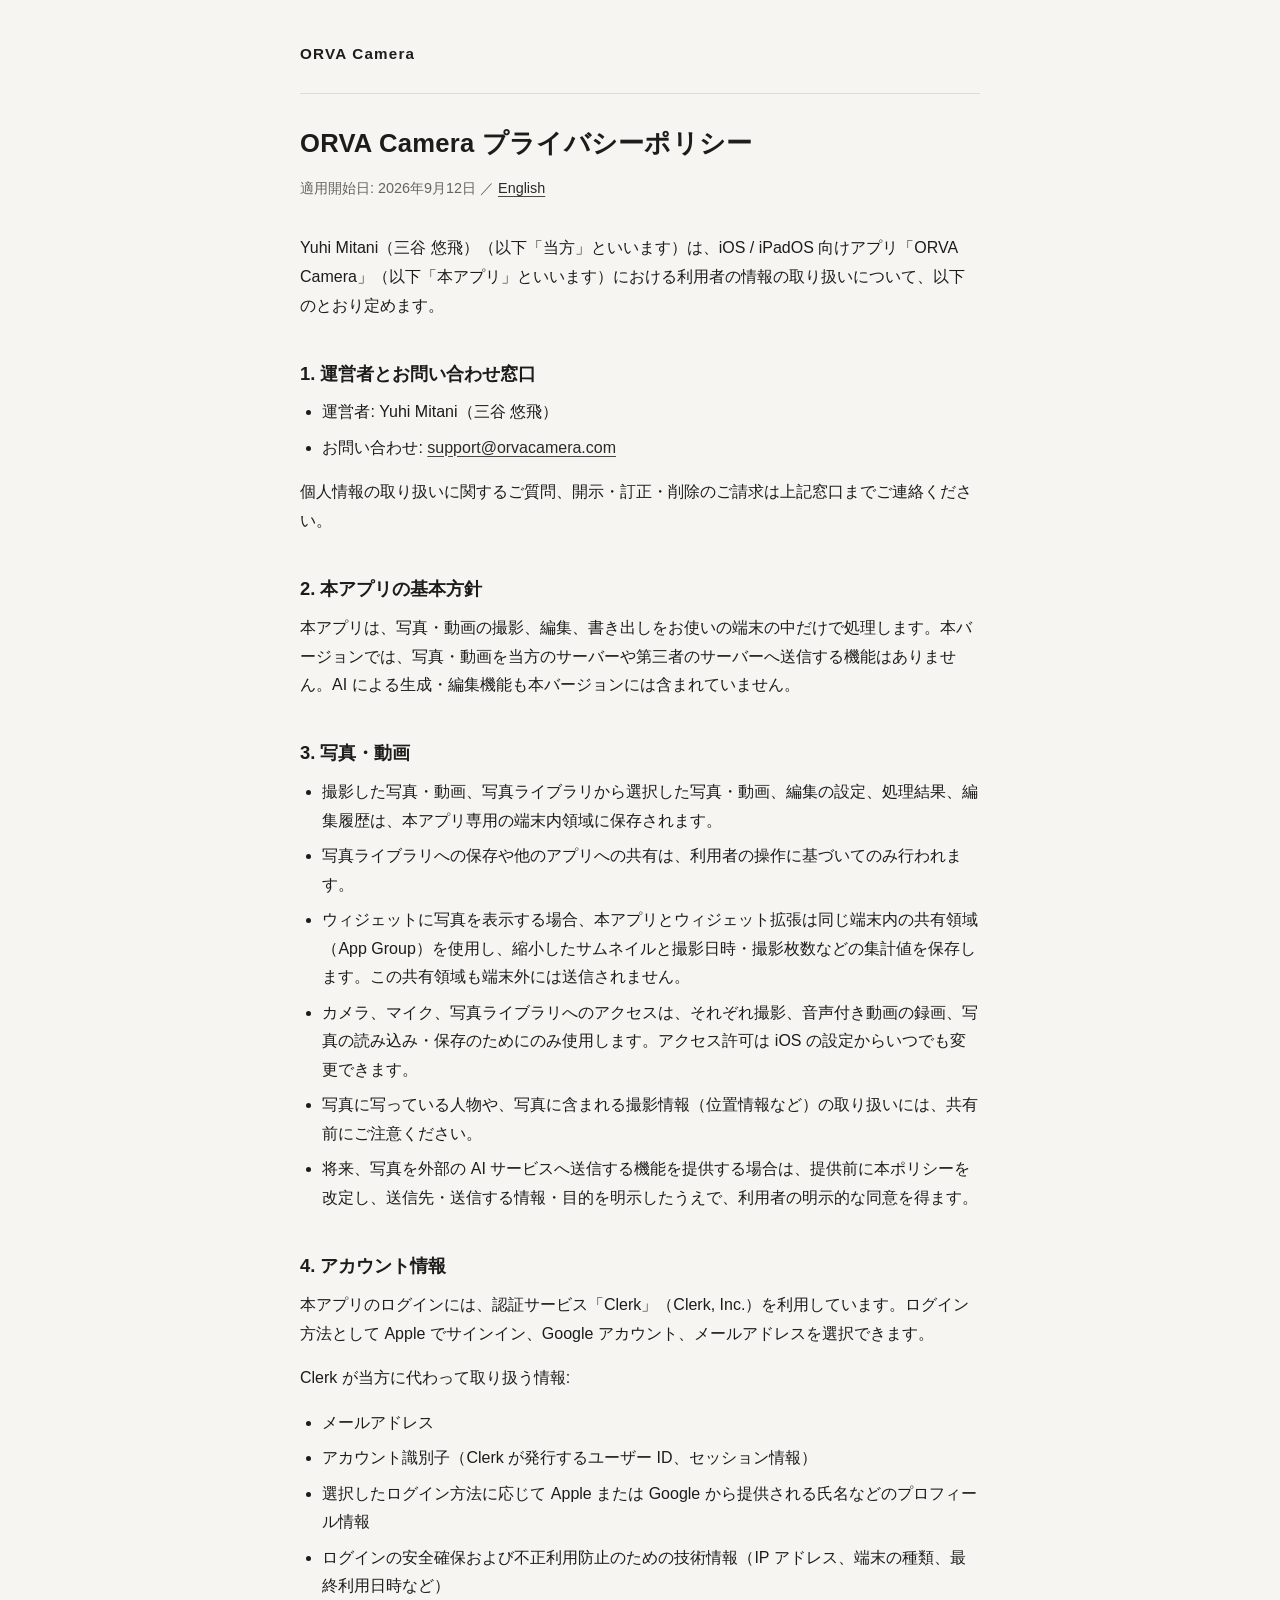
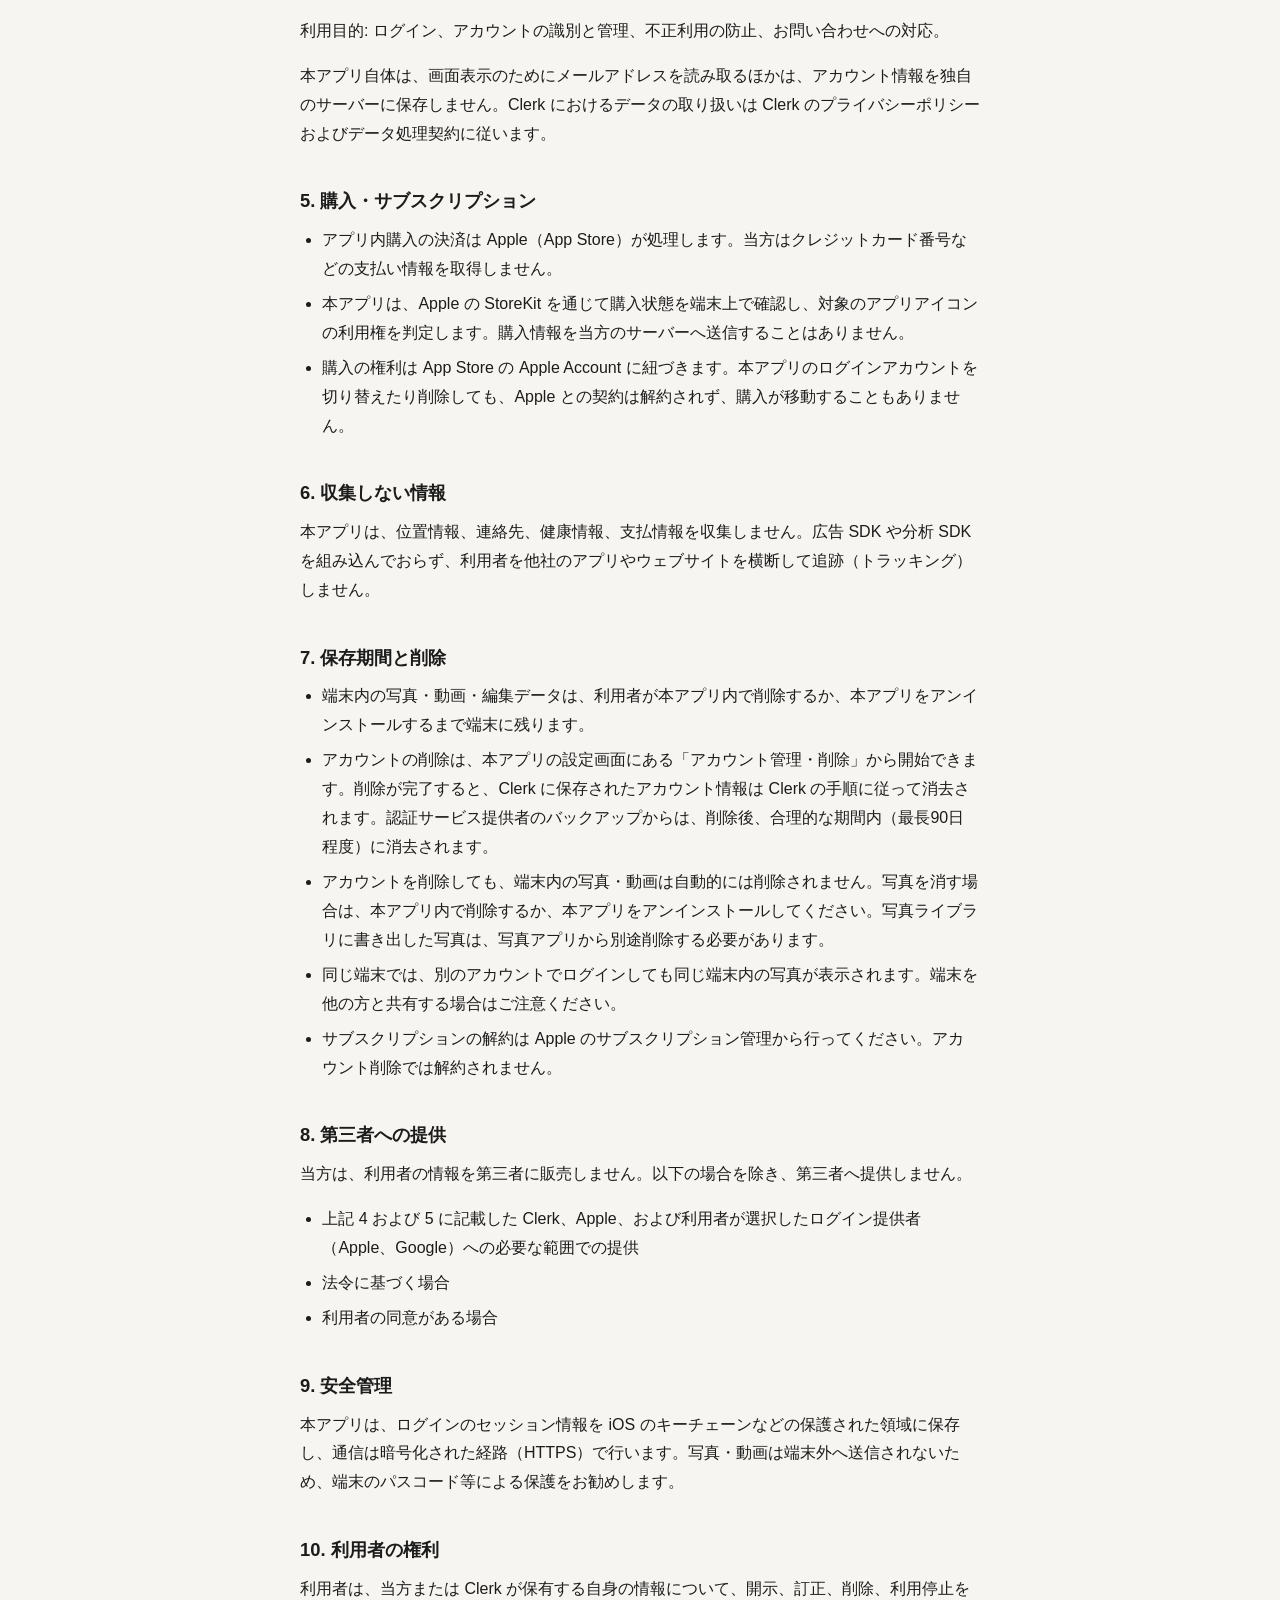
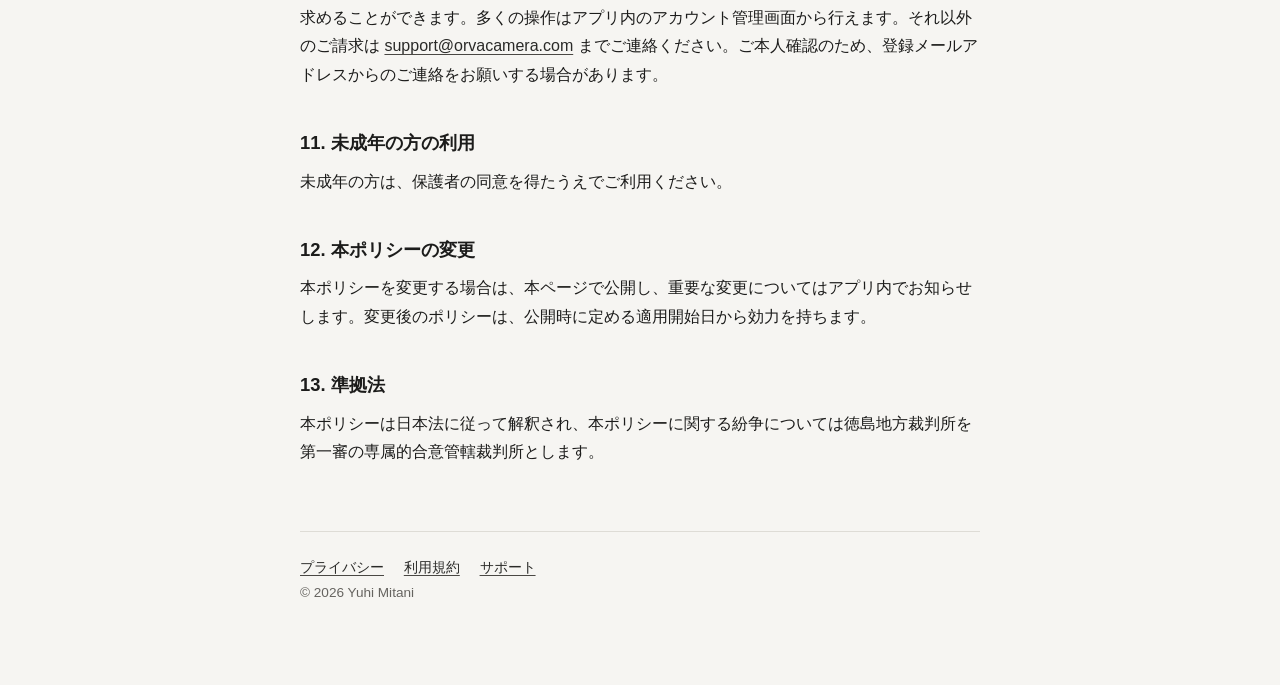
==== privacy.html @ 993635c6 "Publish ORVA Camera legal and support pages Co-Authored-By: Claude Fable 5.1 <noreply@anthropic.com>" ====
<!doctype html>
<html lang="ja">
<head>
  <meta charset="utf-8">
  <meta name="viewport" content="width=device-width, initial-scale=1">
  <title>プライバシーポリシー — ORVA Camera</title>
  <link rel="stylesheet" href="style.css">
</head>
<body>
  <div class="wrap">
    <header class="site">
      <a href="index.html">ORVA Camera</a>
    </header>

    <main>
      <h1>ORVA Camera プライバシーポリシー</h1>
      <p class="meta">適用開始日: 2026年9月12日 ／ <a href="privacy-en.html">English</a></p>

      <p>Yuhi Mitani（三谷 悠飛）（以下「当方」といいます）は、iOS / iPadOS 向けアプリ「ORVA Camera」（以下「本アプリ」といいます）における利用者の情報の取り扱いについて、以下のとおり定めます。</p>

      <h2>1. 運営者とお問い合わせ窓口</h2>
      <ul>
        <li>運営者: Yuhi Mitani（三谷 悠飛）</li>
        <li>お問い合わせ: <a href="mailto:support@orvacamera.com">support@orvacamera.com</a></li>
      </ul>
      <p>個人情報の取り扱いに関するご質問、開示・訂正・削除のご請求は上記窓口までご連絡ください。</p>

      <h2>2. 本アプリの基本方針</h2>
      <p>本アプリは、写真・動画の撮影、編集、書き出しをお使いの端末の中だけで処理します。本バージョンでは、写真・動画を当方のサーバーや第三者のサーバーへ送信する機能はありません。AI による生成・編集機能も本バージョンには含まれていません。</p>

      <h2>3. 写真・動画</h2>
      <ul>
        <li>撮影した写真・動画、写真ライブラリから選択した写真・動画、編集の設定、処理結果、編集履歴は、本アプリ専用の端末内領域に保存されます。</li>
        <li>写真ライブラリへの保存や他のアプリへの共有は、利用者の操作に基づいてのみ行われます。</li>
        <li>ウィジェットに写真を表示する場合、本アプリとウィジェット拡張は同じ端末内の共有領域（App Group）を使用し、縮小したサムネイルと撮影日時・撮影枚数などの集計値を保存します。この共有領域も端末外には送信されません。</li>
        <li>カメラ、マイク、写真ライブラリへのアクセスは、それぞれ撮影、音声付き動画の録画、写真の読み込み・保存のためにのみ使用します。アクセス許可は iOS の設定からいつでも変更できます。</li>
        <li>写真に写っている人物や、写真に含まれる撮影情報（位置情報など）の取り扱いには、共有前にご注意ください。</li>
        <li>将来、写真を外部の AI サービスへ送信する機能を提供する場合は、提供前に本ポリシーを改定し、送信先・送信する情報・目的を明示したうえで、利用者の明示的な同意を得ます。</li>
      </ul>

      <h2>4. アカウント情報</h2>
      <p>本アプリのログインには、認証サービス「Clerk」（Clerk, Inc.）を利用しています。ログイン方法として Apple でサインイン、Google アカウント、メールアドレスを選択できます。</p>
      <p>Clerk が当方に代わって取り扱う情報:</p>
      <ul>
        <li>メールアドレス</li>
        <li>アカウント識別子（Clerk が発行するユーザー ID、セッション情報）</li>
        <li>選択したログイン方法に応じて Apple または Google から提供される氏名などのプロフィール情報</li>
        <li>ログインの安全確保および不正利用防止のための技術情報（IP アドレス、端末の種類、最終利用日時など）</li>
      </ul>
      <p>利用目的: ログイン、アカウントの識別と管理、不正利用の防止、お問い合わせへの対応。</p>
      <p>本アプリ自体は、画面表示のためにメールアドレスを読み取るほかは、アカウント情報を独自のサーバーに保存しません。Clerk におけるデータの取り扱いは Clerk のプライバシーポリシーおよびデータ処理契約に従います。</p>

      <h2>5. 購入・サブスクリプション</h2>
      <ul>
        <li>アプリ内購入の決済は Apple（App Store）が処理します。当方はクレジットカード番号などの支払い情報を取得しません。</li>
        <li>本アプリは、Apple の StoreKit を通じて購入状態を端末上で確認し、対象のアプリアイコンの利用権を判定します。購入情報を当方のサーバーへ送信することはありません。</li>
        <li>購入の権利は App Store の Apple Account に紐づきます。本アプリのログインアカウントを切り替えたり削除しても、Apple との契約は解約されず、購入が移動することもありません。</li>
      </ul>

      <h2>6. 収集しない情報</h2>
      <p>本アプリは、位置情報、連絡先、健康情報、支払情報を収集しません。広告 SDK や分析 SDK を組み込んでおらず、利用者を他社のアプリやウェブサイトを横断して追跡（トラッキング）しません。</p>

      <h2>7. 保存期間と削除</h2>
      <ul>
        <li>端末内の写真・動画・編集データは、利用者が本アプリ内で削除するか、本アプリをアンインストールするまで端末に残ります。</li>
        <li>アカウントの削除は、本アプリの設定画面にある「アカウント管理・削除」から開始できます。削除が完了すると、Clerk に保存されたアカウント情報は Clerk の手順に従って消去されます。認証サービス提供者のバックアップからは、削除後、合理的な期間内（最長90日程度）に消去されます。</li>
        <li>アカウントを削除しても、端末内の写真・動画は自動的には削除されません。写真を消す場合は、本アプリ内で削除するか、本アプリをアンインストールしてください。写真ライブラリに書き出した写真は、写真アプリから別途削除する必要があります。</li>
        <li>同じ端末では、別のアカウントでログインしても同じ端末内の写真が表示されます。端末を他の方と共有する場合はご注意ください。</li>
        <li>サブスクリプションの解約は Apple のサブスクリプション管理から行ってください。アカウント削除では解約されません。</li>
      </ul>

      <h2>8. 第三者への提供</h2>
      <p>当方は、利用者の情報を第三者に販売しません。以下の場合を除き、第三者へ提供しません。</p>
      <ul>
        <li>上記 4 および 5 に記載した Clerk、Apple、および利用者が選択したログイン提供者（Apple、Google）への必要な範囲での提供</li>
        <li>法令に基づく場合</li>
        <li>利用者の同意がある場合</li>
      </ul>

      <h2>9. 安全管理</h2>
      <p>本アプリは、ログインのセッション情報を iOS のキーチェーンなどの保護された領域に保存し、通信は暗号化された経路（HTTPS）で行います。写真・動画は端末外へ送信されないため、端末のパスコード等による保護をお勧めします。</p>

      <h2>10. 利用者の権利</h2>
      <p>利用者は、当方または Clerk が保有する自身の情報について、開示、訂正、削除、利用停止を求めることができます。多くの操作はアプリ内のアカウント管理画面から行えます。それ以外のご請求は <a href="mailto:support@orvacamera.com">support@orvacamera.com</a> までご連絡ください。ご本人確認のため、登録メールアドレスからのご連絡をお願いする場合があります。</p>

      <h2>11. 未成年の方の利用</h2>
      <p>未成年の方は、保護者の同意を得たうえでご利用ください。</p>

      <h2>12. 本ポリシーの変更</h2>
      <p>本ポリシーを変更する場合は、本ページで公開し、重要な変更についてはアプリ内でお知らせします。変更後のポリシーは、公開時に定める適用開始日から効力を持ちます。</p>

      <h2>13. 準拠法</h2>
      <p>本ポリシーは日本法に従って解釈され、本ポリシーに関する紛争については徳島地方裁判所を第一審の専属的合意管轄裁判所とします。</p>
    </main>

    <footer class="site">
      <nav>
        <a href="privacy.html">プライバシー</a>
        <a href="terms.html">利用規約</a>
        <a href="support.html">サポート</a>
      </nav>
      <p>© 2026 Yuhi Mitani</p>
    </footer>
  </div>
</body>
</html>
---- style.css ----
:root {
  color-scheme: dark light;
  --bg: #0f0f10;
  --fg: #e6e4df;
  --muted: #9a978f;
  --line: #2a2a2c;
  --link: #d9d5cc;
  --accent: #b8b3a7;
}

@media (prefers-color-scheme: light) {
  :root {
    --bg: #f6f5f2;
    --fg: #1c1c1b;
    --muted: #666460;
    --line: #dedcd6;
    --link: #2a2a28;
    --accent: #4a4844;
  }
}

* {
  box-sizing: border-box;
}

html {
  -webkit-text-size-adjust: 100%;
}

body {
  margin: 0;
  background: var(--bg);
  color: var(--fg);
  font-family: -apple-system, BlinkMacSystemFont, "Helvetica Neue", "Hiragino Sans", "Hiragino Kaku Gothic ProN", "Yu Gothic", "Segoe UI", Roboto, Arial, sans-serif;
  font-size: 16px;
  line-height: 1.8;
  -webkit-font-smoothing: antialiased;
}

.wrap {
  max-width: 720px;
  margin: 0 auto;
  padding: 1.5rem 1.25rem 4rem;
}

header.site {
  padding: 1rem 0 1.5rem;
  border-bottom: 1px solid var(--line);
  margin-bottom: 2rem;
}

header.site a {
  color: var(--fg);
  text-decoration: none;
  font-weight: 600;
  letter-spacing: 0.08em;
  font-size: 0.95rem;
}

h1 {
  font-size: 1.6rem;
  line-height: 1.35;
  font-weight: 600;
  margin: 0 0 1rem;
  letter-spacing: 0.01em;
}

h2 {
  font-size: 1.15rem;
  line-height: 1.4;
  font-weight: 600;
  margin: 2.5rem 0 0.75rem;
}

h3 {
  font-size: 1rem;
  font-weight: 600;
  margin: 1.75rem 0 0.5rem;
}

p, ul, ol {
  margin: 0 0 1rem;
}

ul, ol {
  padding-left: 1.4rem;
}

li {
  margin-bottom: 0.4rem;
}

li ul {
  margin-top: 0.4rem;
}

a {
  color: var(--link);
  text-decoration: underline;
  text-decoration-color: var(--accent);
  text-underline-offset: 0.2em;
}

a:hover {
  text-decoration-color: var(--fg);
}

.meta {
  color: var(--muted);
  font-size: 0.9rem;
  margin-bottom: 2rem;
}

.tagline {
  font-size: 1.25rem;
  color: var(--muted);
  margin: 0 0 1.5rem;
}

.lead {
  margin-bottom: 2rem;
}

.en {
  color: var(--muted);
}

.links {
  list-style: none;
  padding: 0;
  margin: 2rem 0;
}

.links li {
  padding: 0.6rem 0;
  border-top: 1px solid var(--line);
}

.links li:last-child {
  border-bottom: 1px solid var(--line);
}

.links a {
  text-decoration: none;
}

.links a:hover {
  text-decoration: underline;
}

.store {
  display: inline-block;
  margin-top: 0.5rem;
  padding: 0.6rem 1.1rem;
  border: 1px solid var(--line);
  border-radius: 999px;
  color: var(--muted);
  text-decoration: none;
  font-size: 0.95rem;
}

hr.sep {
  border: 0;
  border-top: 1px solid var(--line);
  margin: 3rem 0;
}

footer.site {
  margin-top: 4rem;
  padding-top: 1.5rem;
  border-top: 1px solid var(--line);
  color: var(--muted);
  font-size: 0.85rem;
}

footer.site nav a {
  margin-right: 1rem;
}

@media (max-width: 480px) {
  body {
    font-size: 15px;
  }
  .wrap {
    padding: 1rem 1rem 3rem;
  }
  h1 {
    font-size: 1.4rem;
  }
}
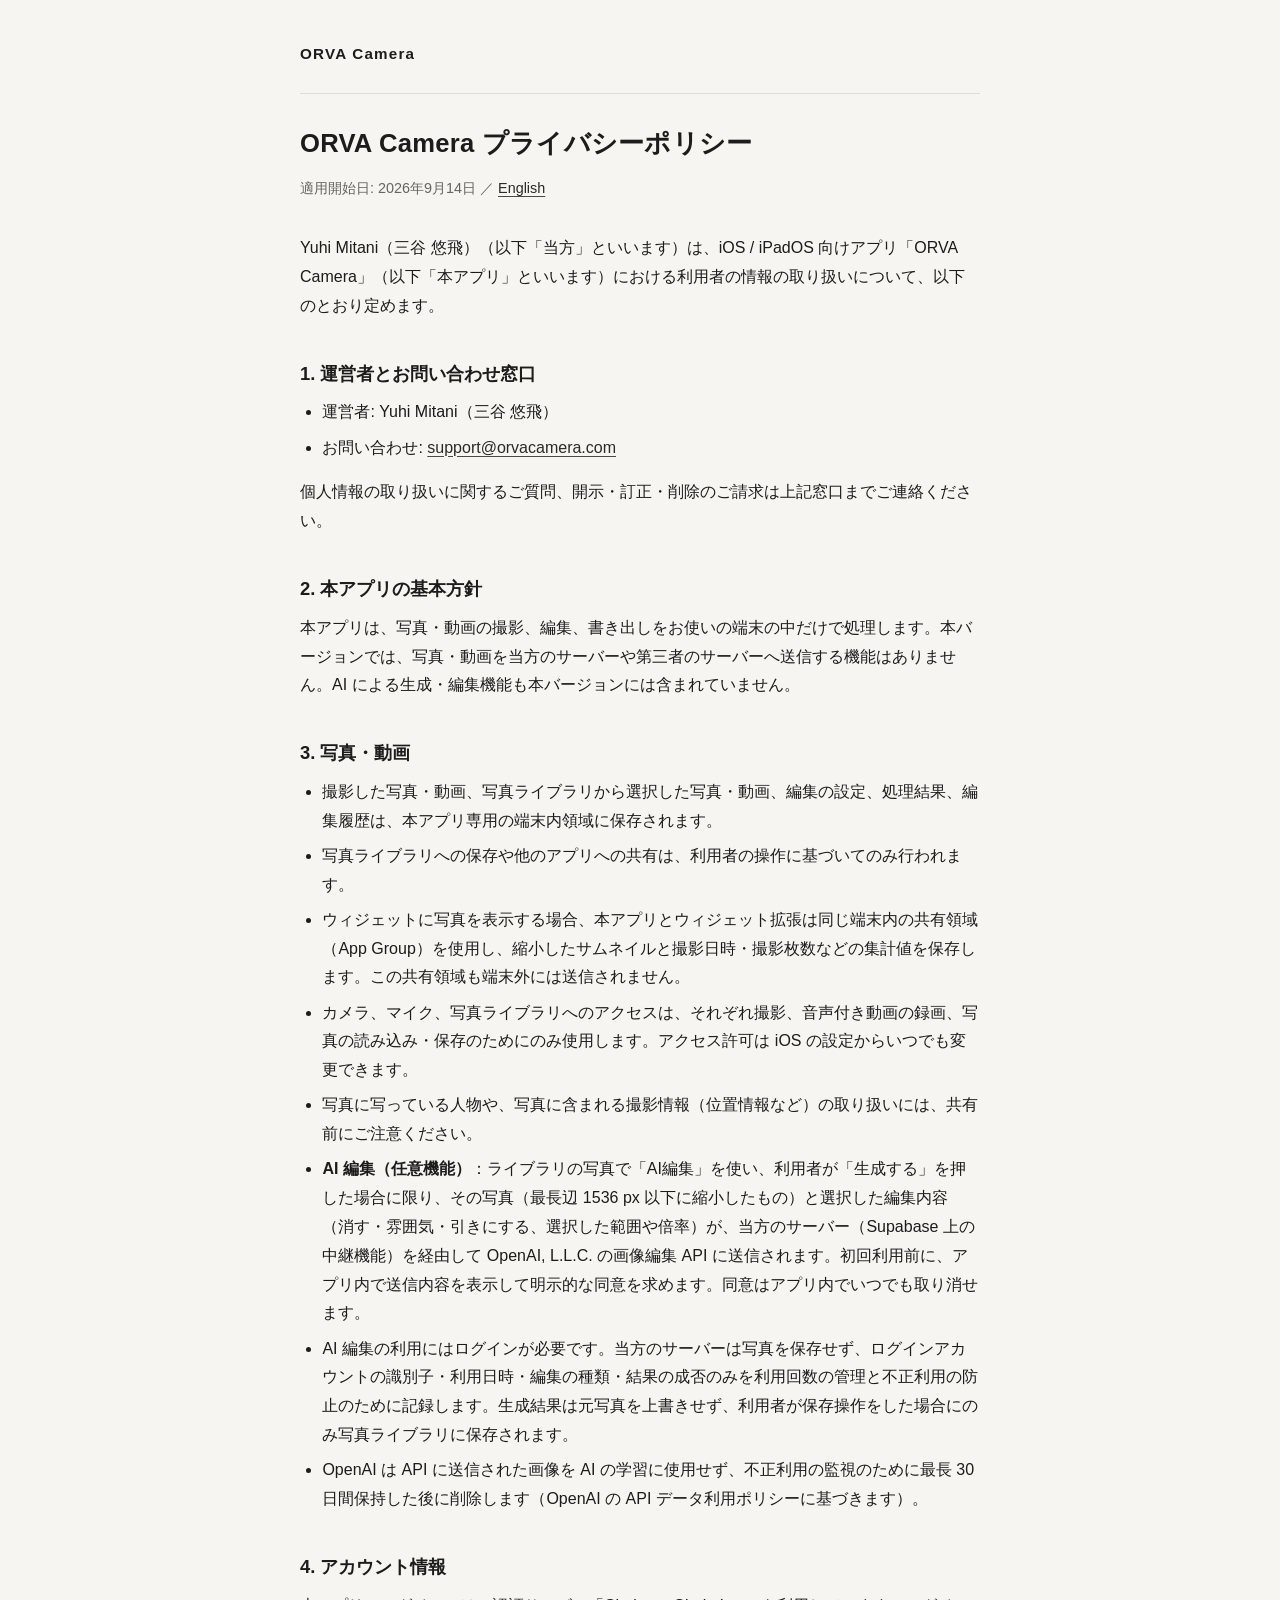
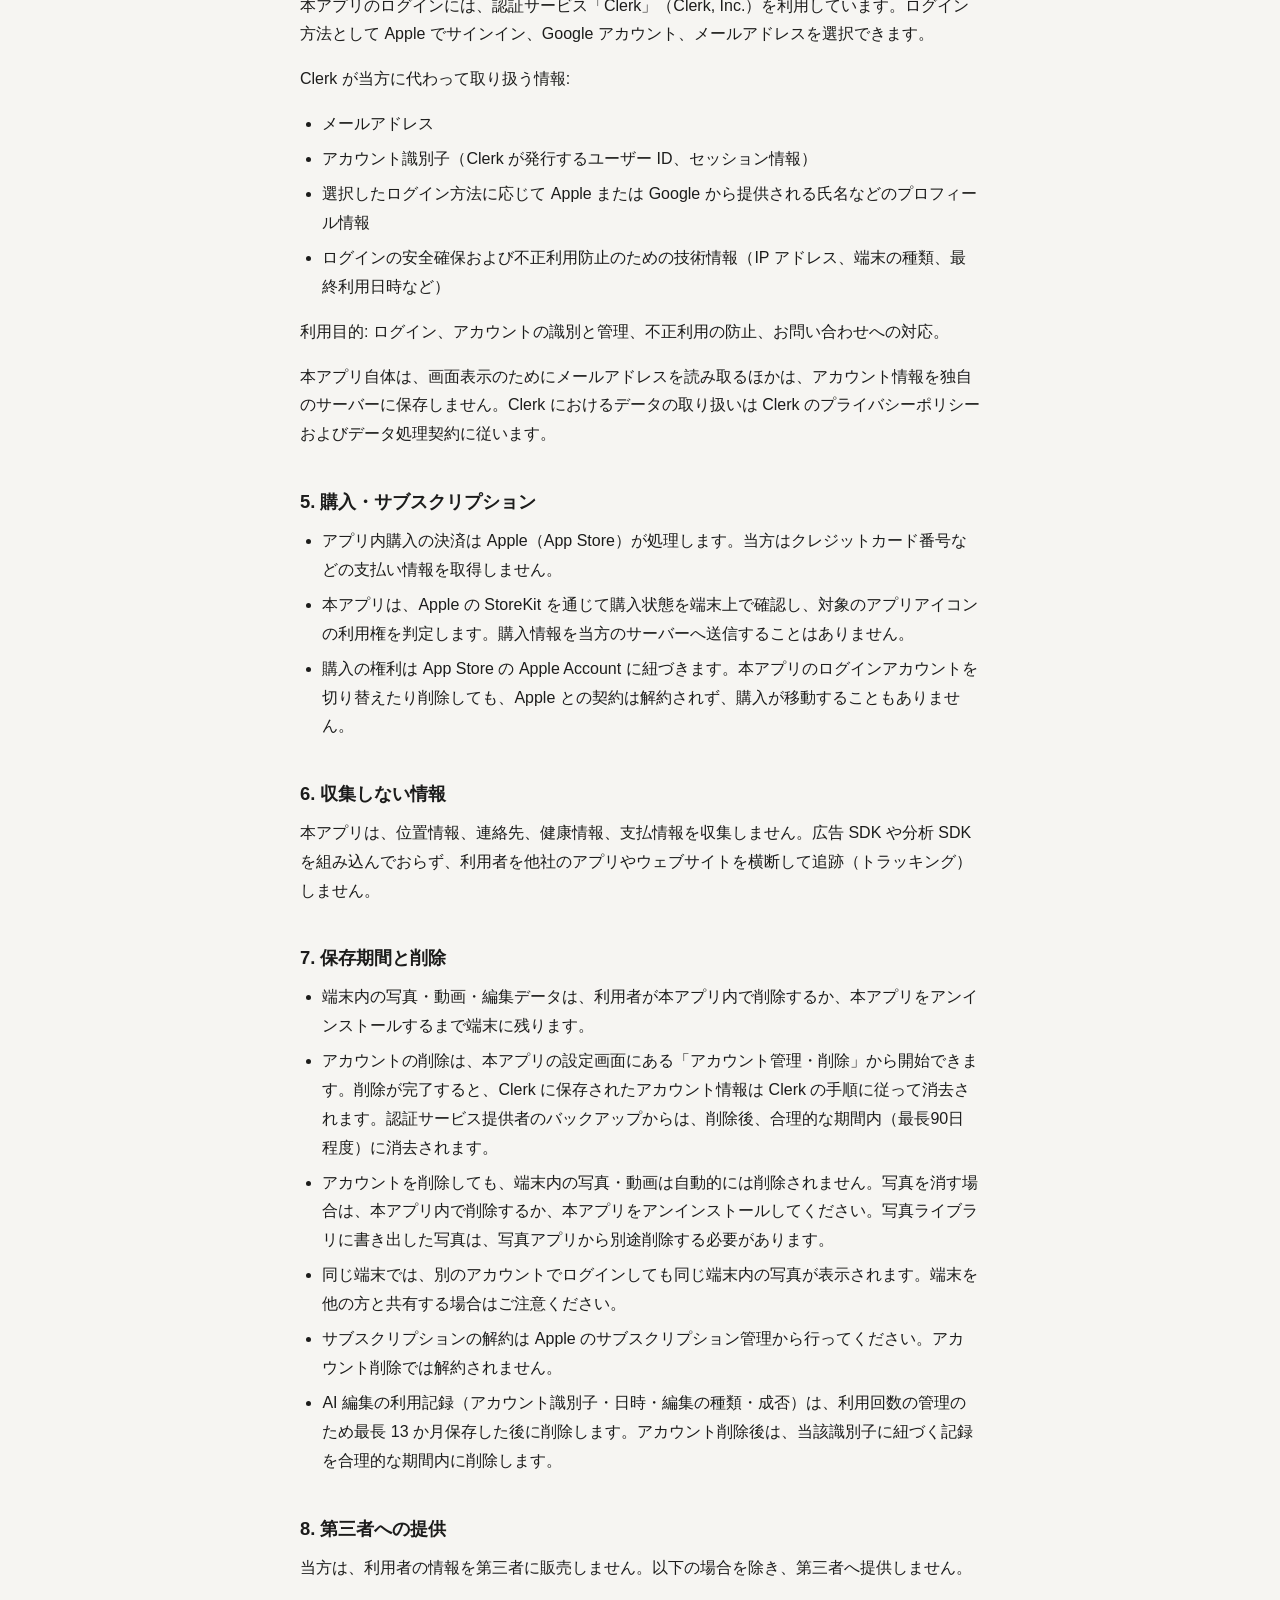
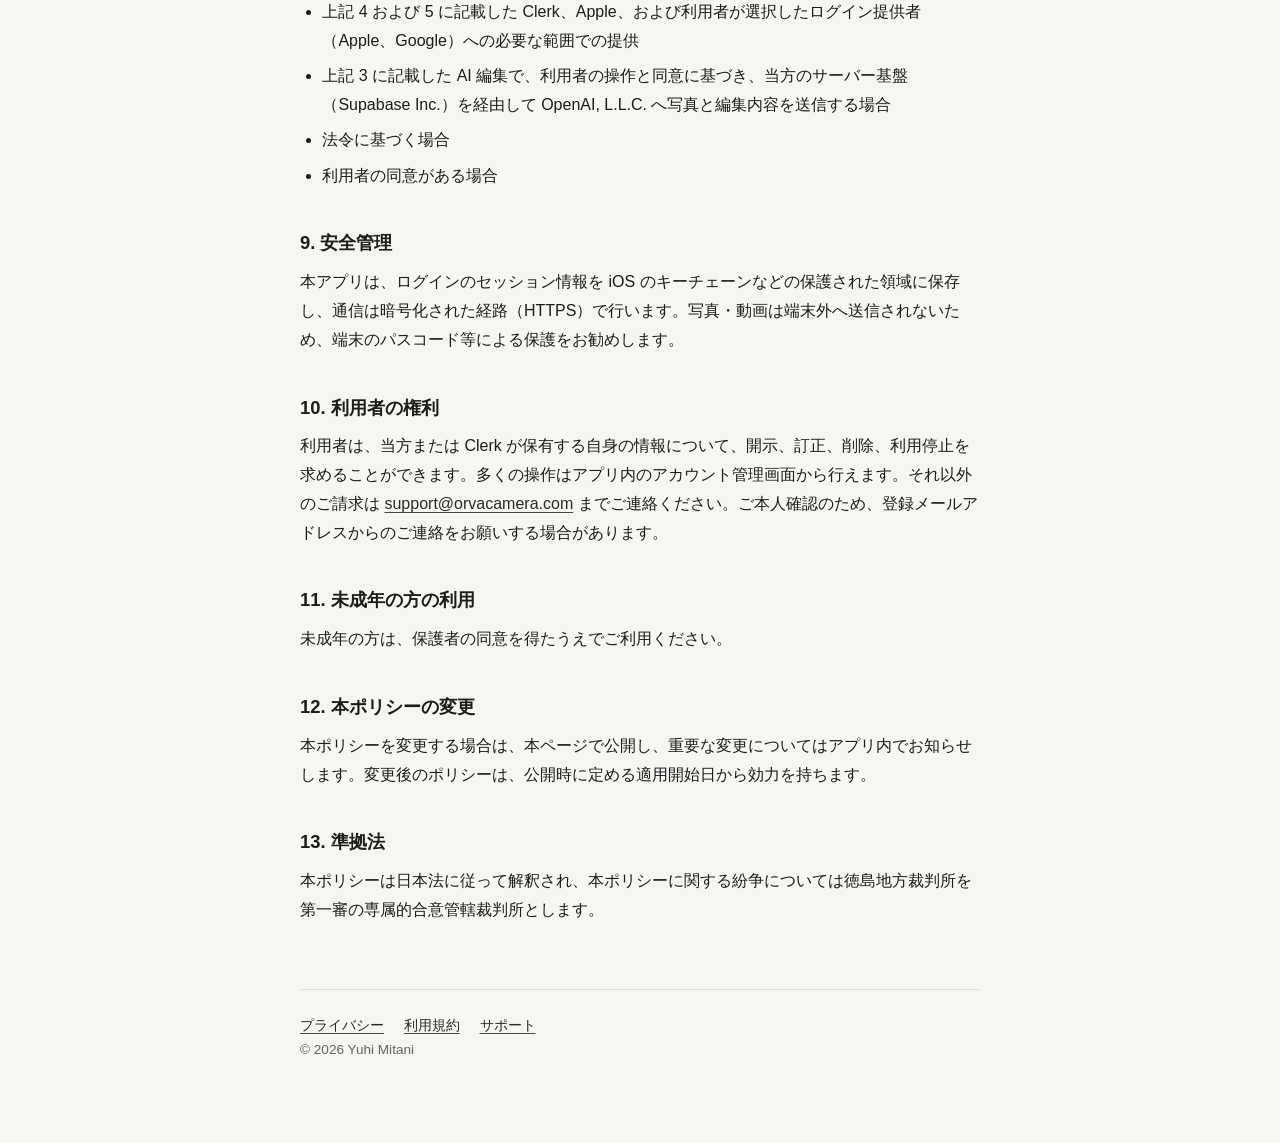
==== commit ceb5d6bc: "Describe the AI edit feature in privacy policy and terms" ====
--- a/privacy.html
+++ b/privacy.html
@@ -14,7 +14,7 @@
 
     <main>
       <h1>ORVA Camera プライバシーポリシー</h1>
-      <p class="meta">適用開始日: 2026年9月12日 ／ <a href="privacy-en.html">English</a></p>
+      <p class="meta">適用開始日: 2026年9月14日 ／ <a href="privacy-en.html">English</a></p>
 
       <p>Yuhi Mitani（三谷 悠飛）（以下「当方」といいます）は、iOS / iPadOS 向けアプリ「ORVA Camera」（以下「本アプリ」といいます）における利用者の情報の取り扱いについて、以下のとおり定めます。</p>
 
@@ -35,7 +35,9 @@
         <li>ウィジェットに写真を表示する場合、本アプリとウィジェット拡張は同じ端末内の共有領域（App Group）を使用し、縮小したサムネイルと撮影日時・撮影枚数などの集計値を保存します。この共有領域も端末外には送信されません。</li>
         <li>カメラ、マイク、写真ライブラリへのアクセスは、それぞれ撮影、音声付き動画の録画、写真の読み込み・保存のためにのみ使用します。アクセス許可は iOS の設定からいつでも変更できます。</li>
         <li>写真に写っている人物や、写真に含まれる撮影情報（位置情報など）の取り扱いには、共有前にご注意ください。</li>
-        <li>将来、写真を外部の AI サービスへ送信する機能を提供する場合は、提供前に本ポリシーを改定し、送信先・送信する情報・目的を明示したうえで、利用者の明示的な同意を得ます。</li>
+        <li><strong>AI 編集（任意機能）</strong>：ライブラリの写真で「AI編集」を使い、利用者が「生成する」を押した場合に限り、その写真（最長辺 1536 px 以下に縮小したもの）と選択した編集内容（消す・雰囲気・引きにする、選択した範囲や倍率）が、当方のサーバー（Supabase 上の中継機能）を経由して OpenAI, L.L.C. の画像編集 API に送信されます。初回利用前に、アプリ内で送信内容を表示して明示的な同意を求めます。同意はアプリ内でいつでも取り消せます。</li>
+        <li>AI 編集の利用にはログインが必要です。当方のサーバーは写真を保存せず、ログインアカウントの識別子・利用日時・編集の種類・結果の成否のみを利用回数の管理と不正利用の防止のために記録します。生成結果は元写真を上書きせず、利用者が保存操作をした場合にのみ写真ライブラリに保存されます。</li>
+        <li>OpenAI は API に送信された画像を AI の学習に使用せず、不正利用の監視のために最長 30 日間保持した後に削除します（OpenAI の API データ利用ポリシーに基づきます）。</li>
       </ul>
 
       <h2>4. アカウント情報</h2>
@@ -67,12 +69,14 @@
         <li>アカウントを削除しても、端末内の写真・動画は自動的には削除されません。写真を消す場合は、本アプリ内で削除するか、本アプリをアンインストールしてください。写真ライブラリに書き出した写真は、写真アプリから別途削除する必要があります。</li>
         <li>同じ端末では、別のアカウントでログインしても同じ端末内の写真が表示されます。端末を他の方と共有する場合はご注意ください。</li>
         <li>サブスクリプションの解約は Apple のサブスクリプション管理から行ってください。アカウント削除では解約されません。</li>
+        <li>AI 編集の利用記録（アカウント識別子・日時・編集の種類・成否）は、利用回数の管理のため最長 13 か月保存した後に削除します。アカウント削除後は、当該識別子に紐づく記録を合理的な期間内に削除します。</li>
       </ul>
 
       <h2>8. 第三者への提供</h2>
       <p>当方は、利用者の情報を第三者に販売しません。以下の場合を除き、第三者へ提供しません。</p>
       <ul>
         <li>上記 4 および 5 に記載した Clerk、Apple、および利用者が選択したログイン提供者（Apple、Google）への必要な範囲での提供</li>
+        <li>上記 3 に記載した AI 編集で、利用者の操作と同意に基づき、当方のサーバー基盤（Supabase Inc.）を経由して OpenAI, L.L.C. へ写真と編集内容を送信する場合</li>
         <li>法令に基づく場合</li>
         <li>利用者の同意がある場合</li>
       </ul>
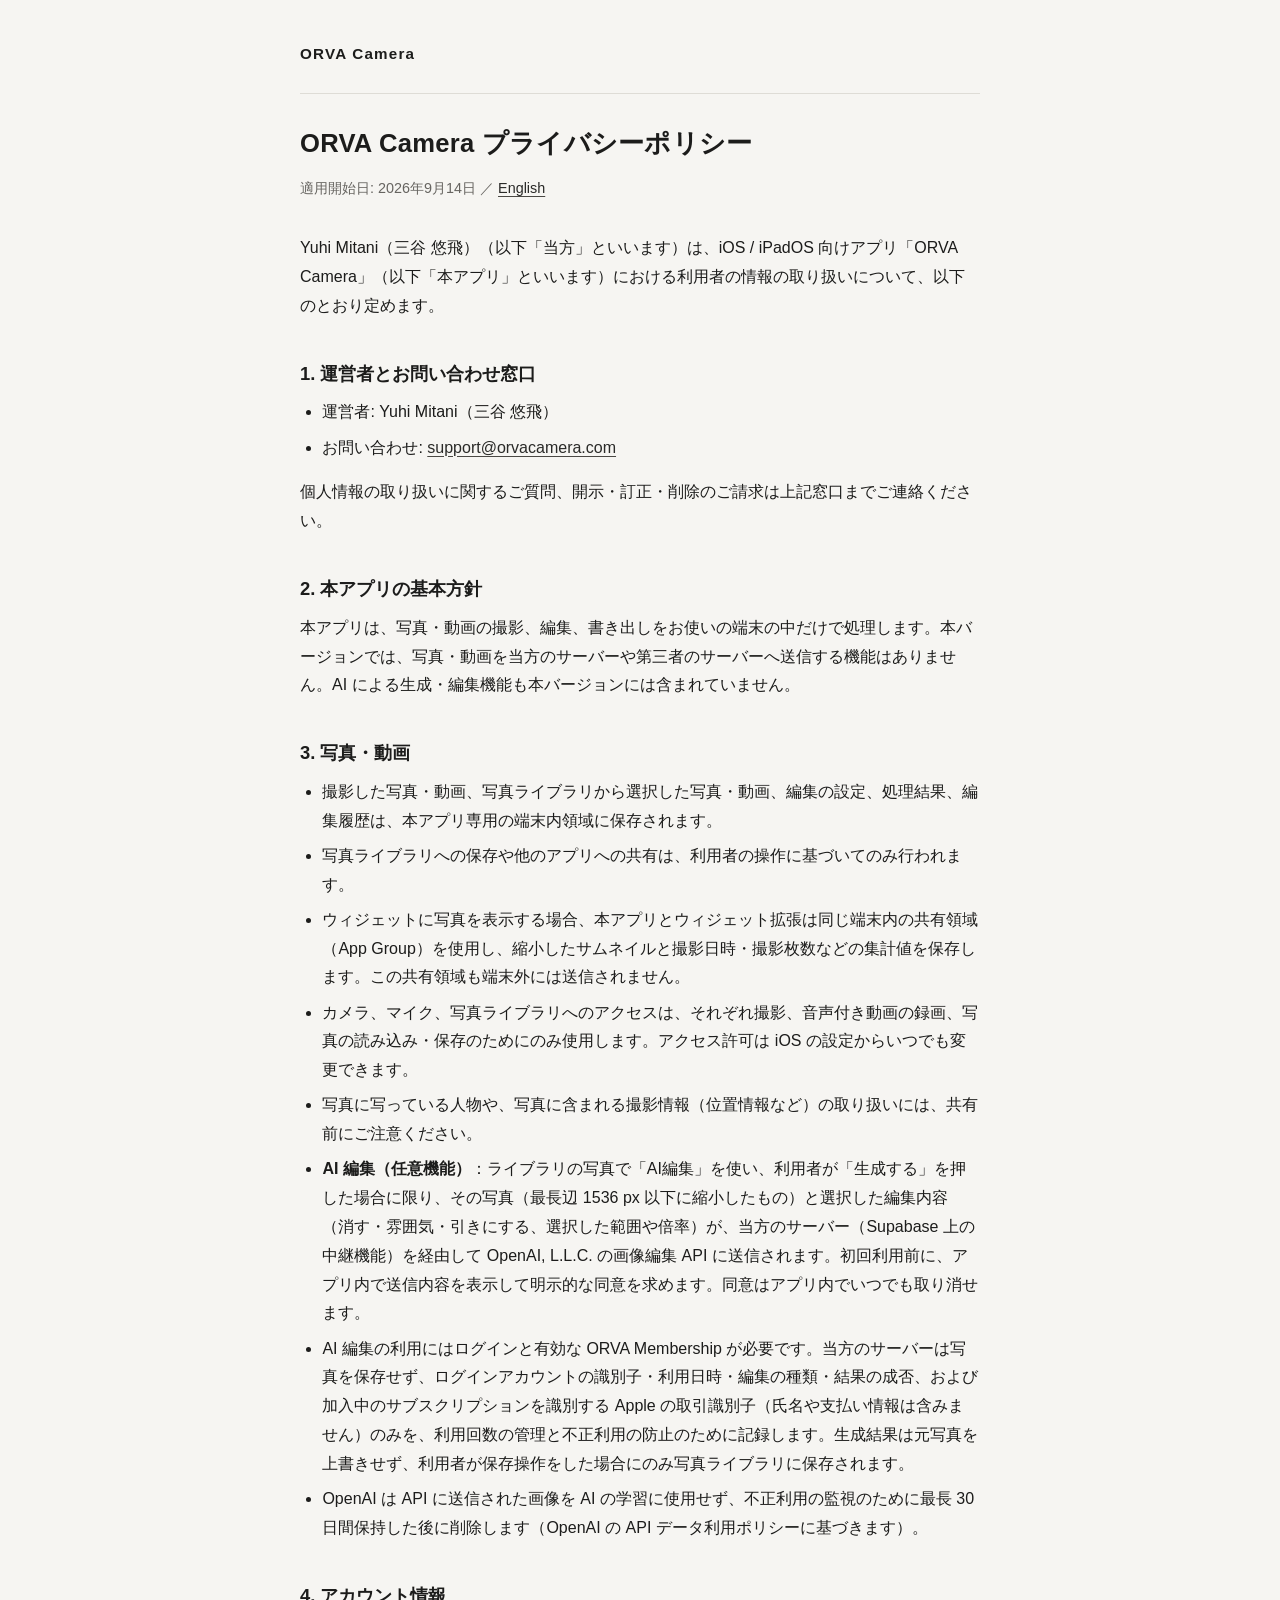
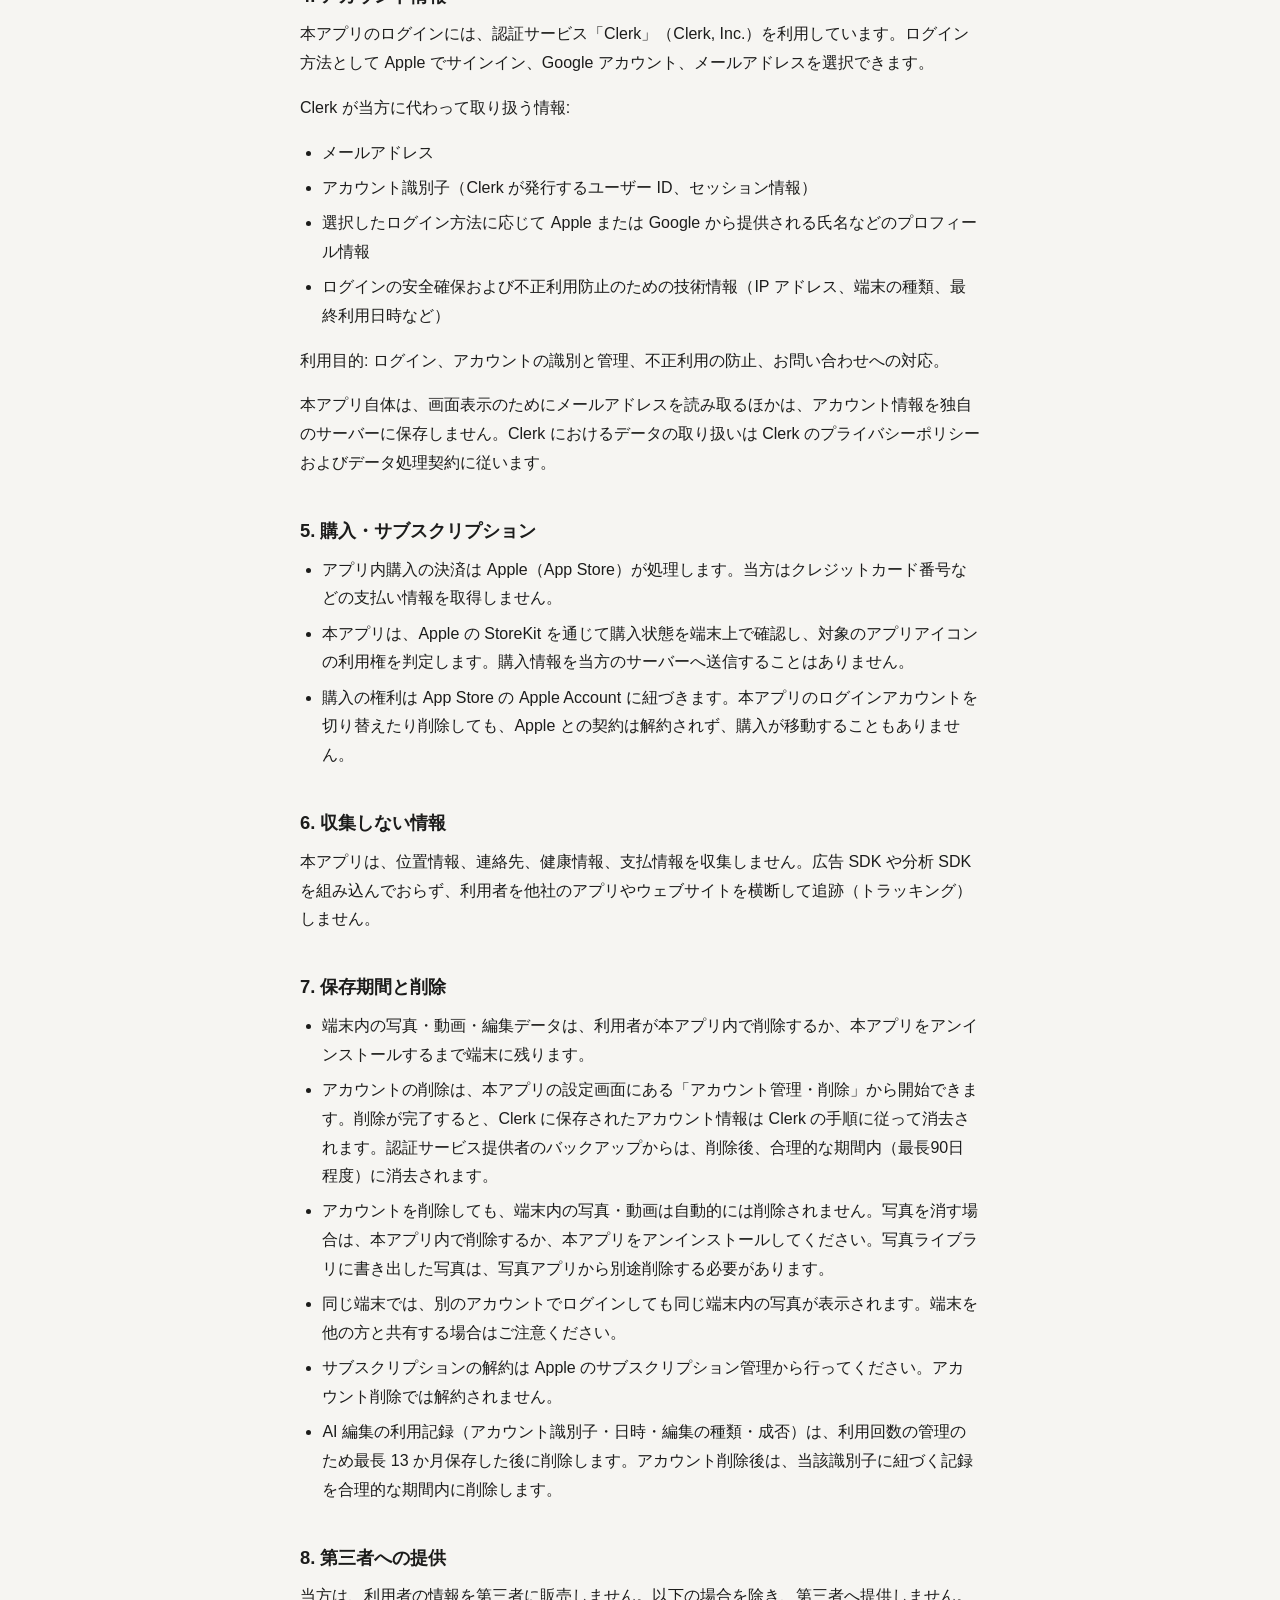
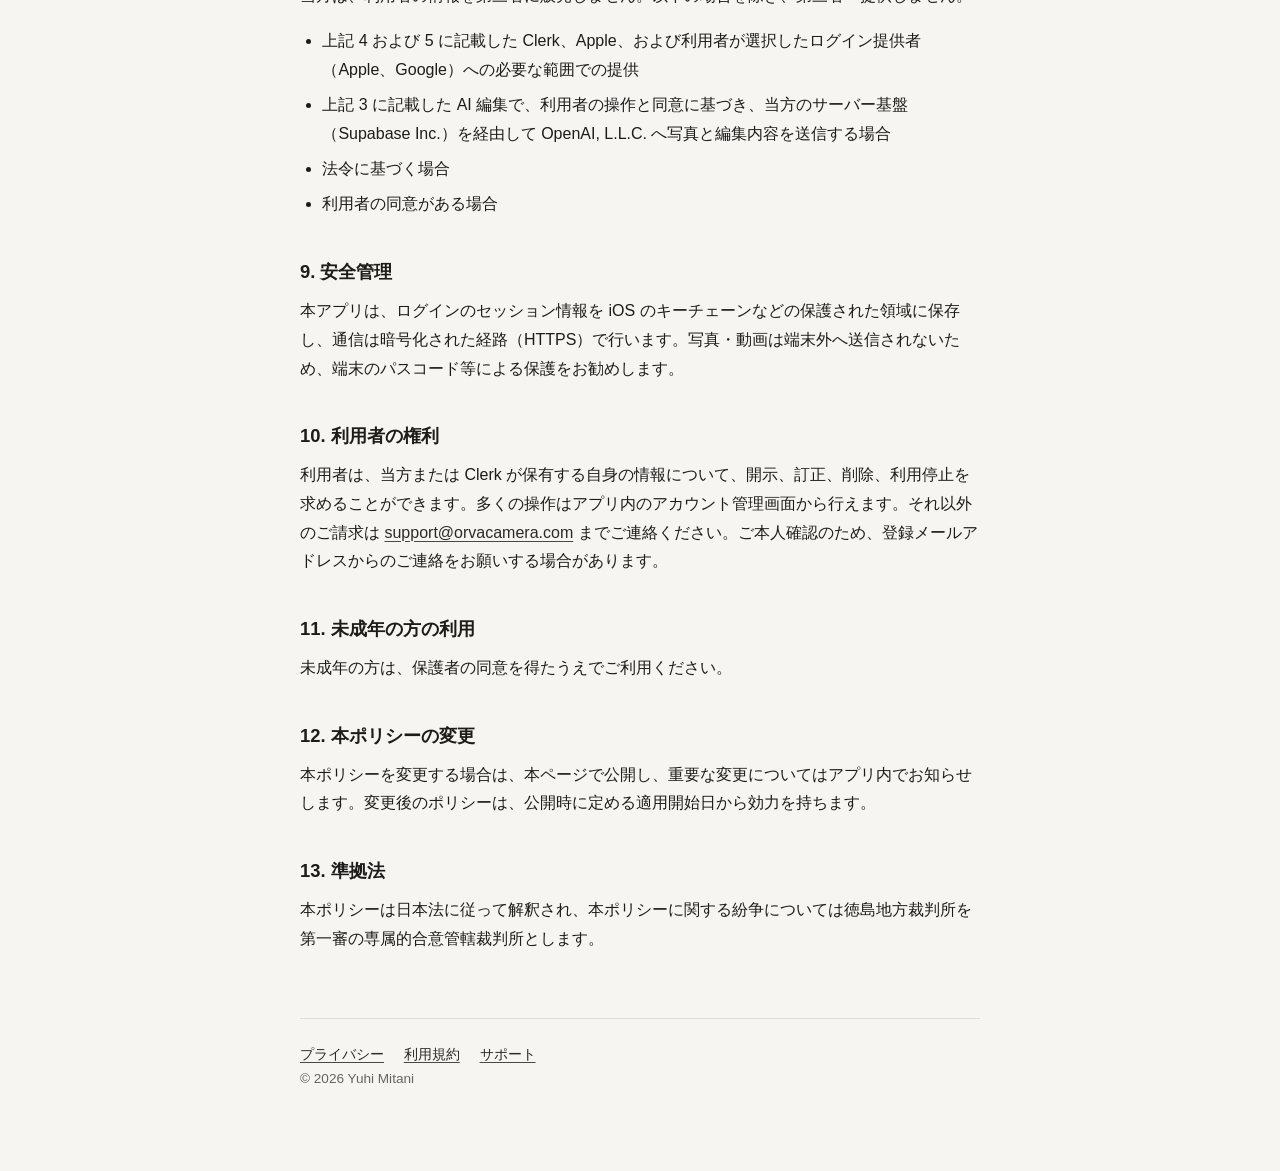
==== commit 4f3dcff9: "AI edit is part of ORVA Membership" ====
--- a/privacy.html
+++ b/privacy.html
@@ -36,7 +36,7 @@
         <li>カメラ、マイク、写真ライブラリへのアクセスは、それぞれ撮影、音声付き動画の録画、写真の読み込み・保存のためにのみ使用します。アクセス許可は iOS の設定からいつでも変更できます。</li>
         <li>写真に写っている人物や、写真に含まれる撮影情報（位置情報など）の取り扱いには、共有前にご注意ください。</li>
         <li><strong>AI 編集（任意機能）</strong>：ライブラリの写真で「AI編集」を使い、利用者が「生成する」を押した場合に限り、その写真（最長辺 1536 px 以下に縮小したもの）と選択した編集内容（消す・雰囲気・引きにする、選択した範囲や倍率）が、当方のサーバー（Supabase 上の中継機能）を経由して OpenAI, L.L.C. の画像編集 API に送信されます。初回利用前に、アプリ内で送信内容を表示して明示的な同意を求めます。同意はアプリ内でいつでも取り消せます。</li>
-        <li>AI 編集の利用にはログインが必要です。当方のサーバーは写真を保存せず、ログインアカウントの識別子・利用日時・編集の種類・結果の成否のみを利用回数の管理と不正利用の防止のために記録します。生成結果は元写真を上書きせず、利用者が保存操作をした場合にのみ写真ライブラリに保存されます。</li>
+        <li>AI 編集の利用にはログインと有効な ORVA Membership が必要です。当方のサーバーは写真を保存せず、ログインアカウントの識別子・利用日時・編集の種類・結果の成否、および加入中のサブスクリプションを識別する Apple の取引識別子（氏名や支払い情報は含みません）のみを、利用回数の管理と不正利用の防止のために記録します。生成結果は元写真を上書きせず、利用者が保存操作をした場合にのみ写真ライブラリに保存されます。</li>
         <li>OpenAI は API に送信された画像を AI の学習に使用せず、不正利用の監視のために最長 30 日間保持した後に削除します（OpenAI の API データ利用ポリシーに基づきます）。</li>
       </ul>
 
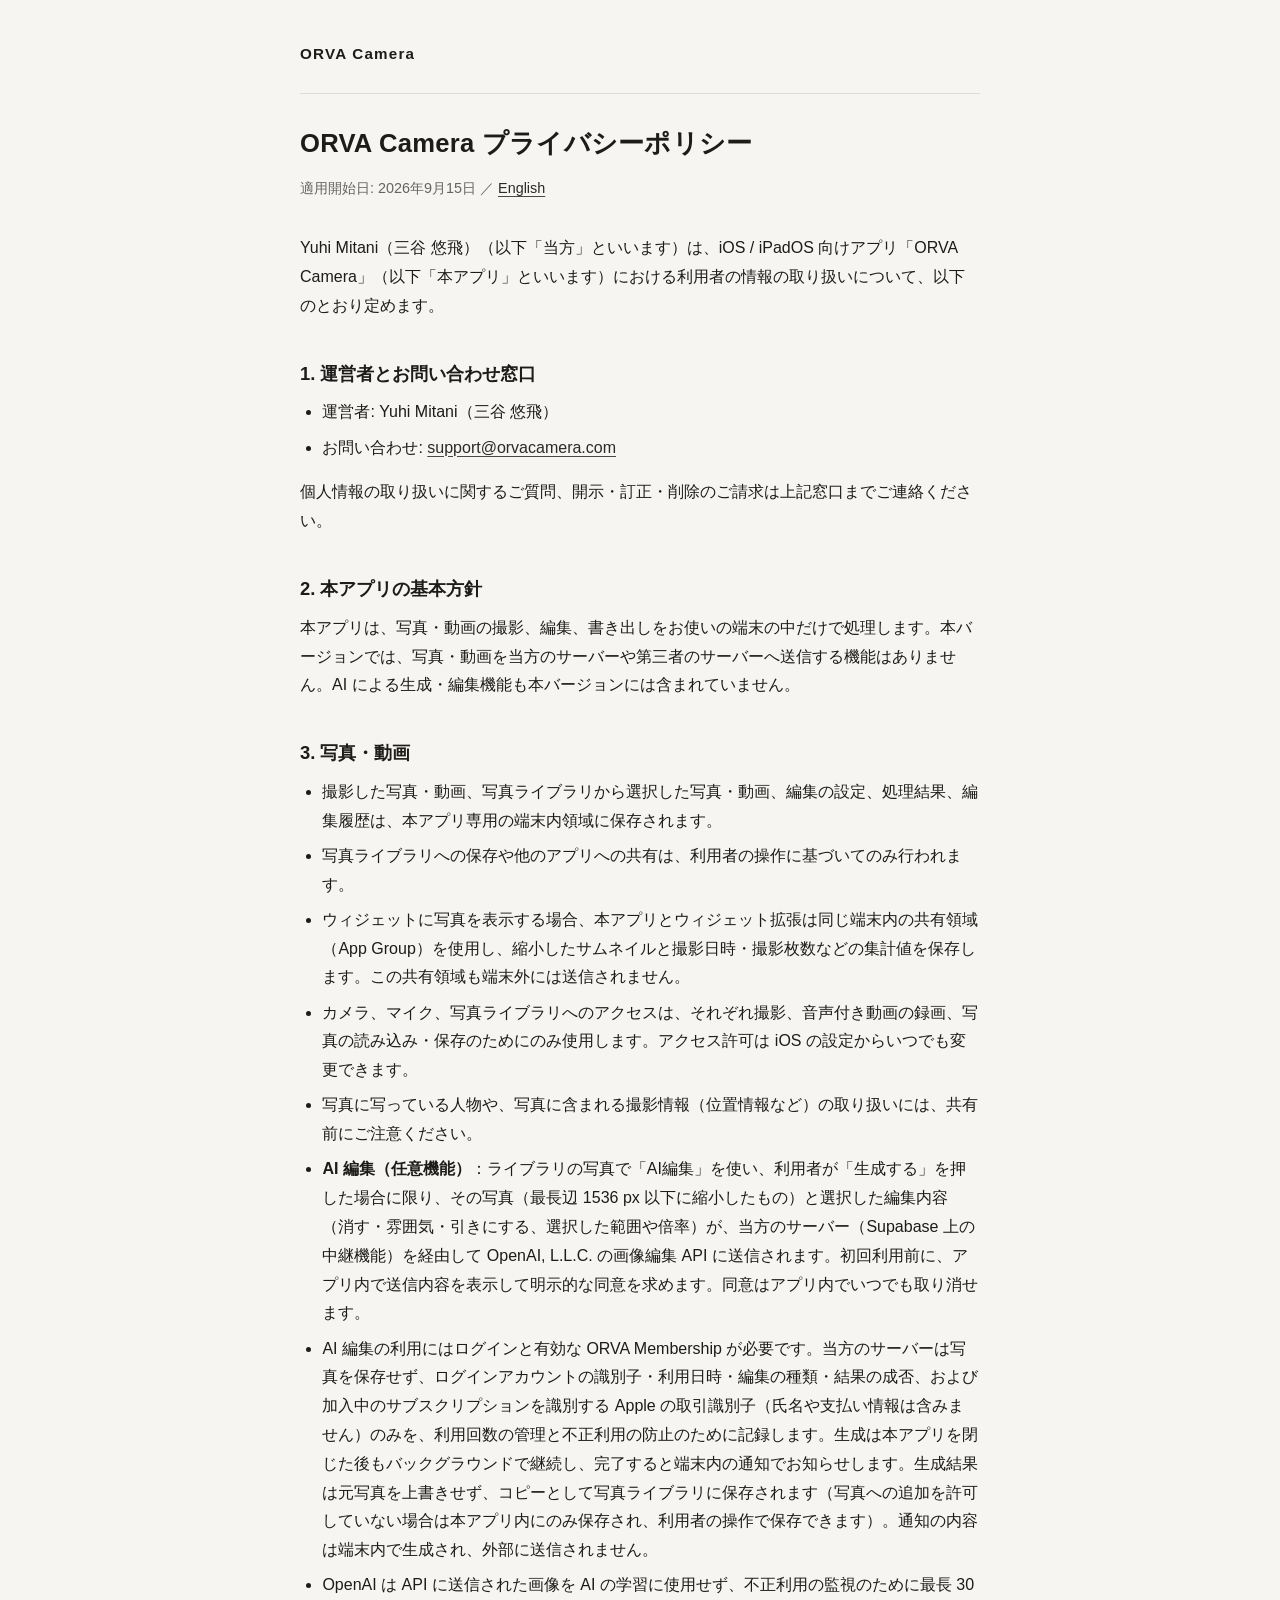
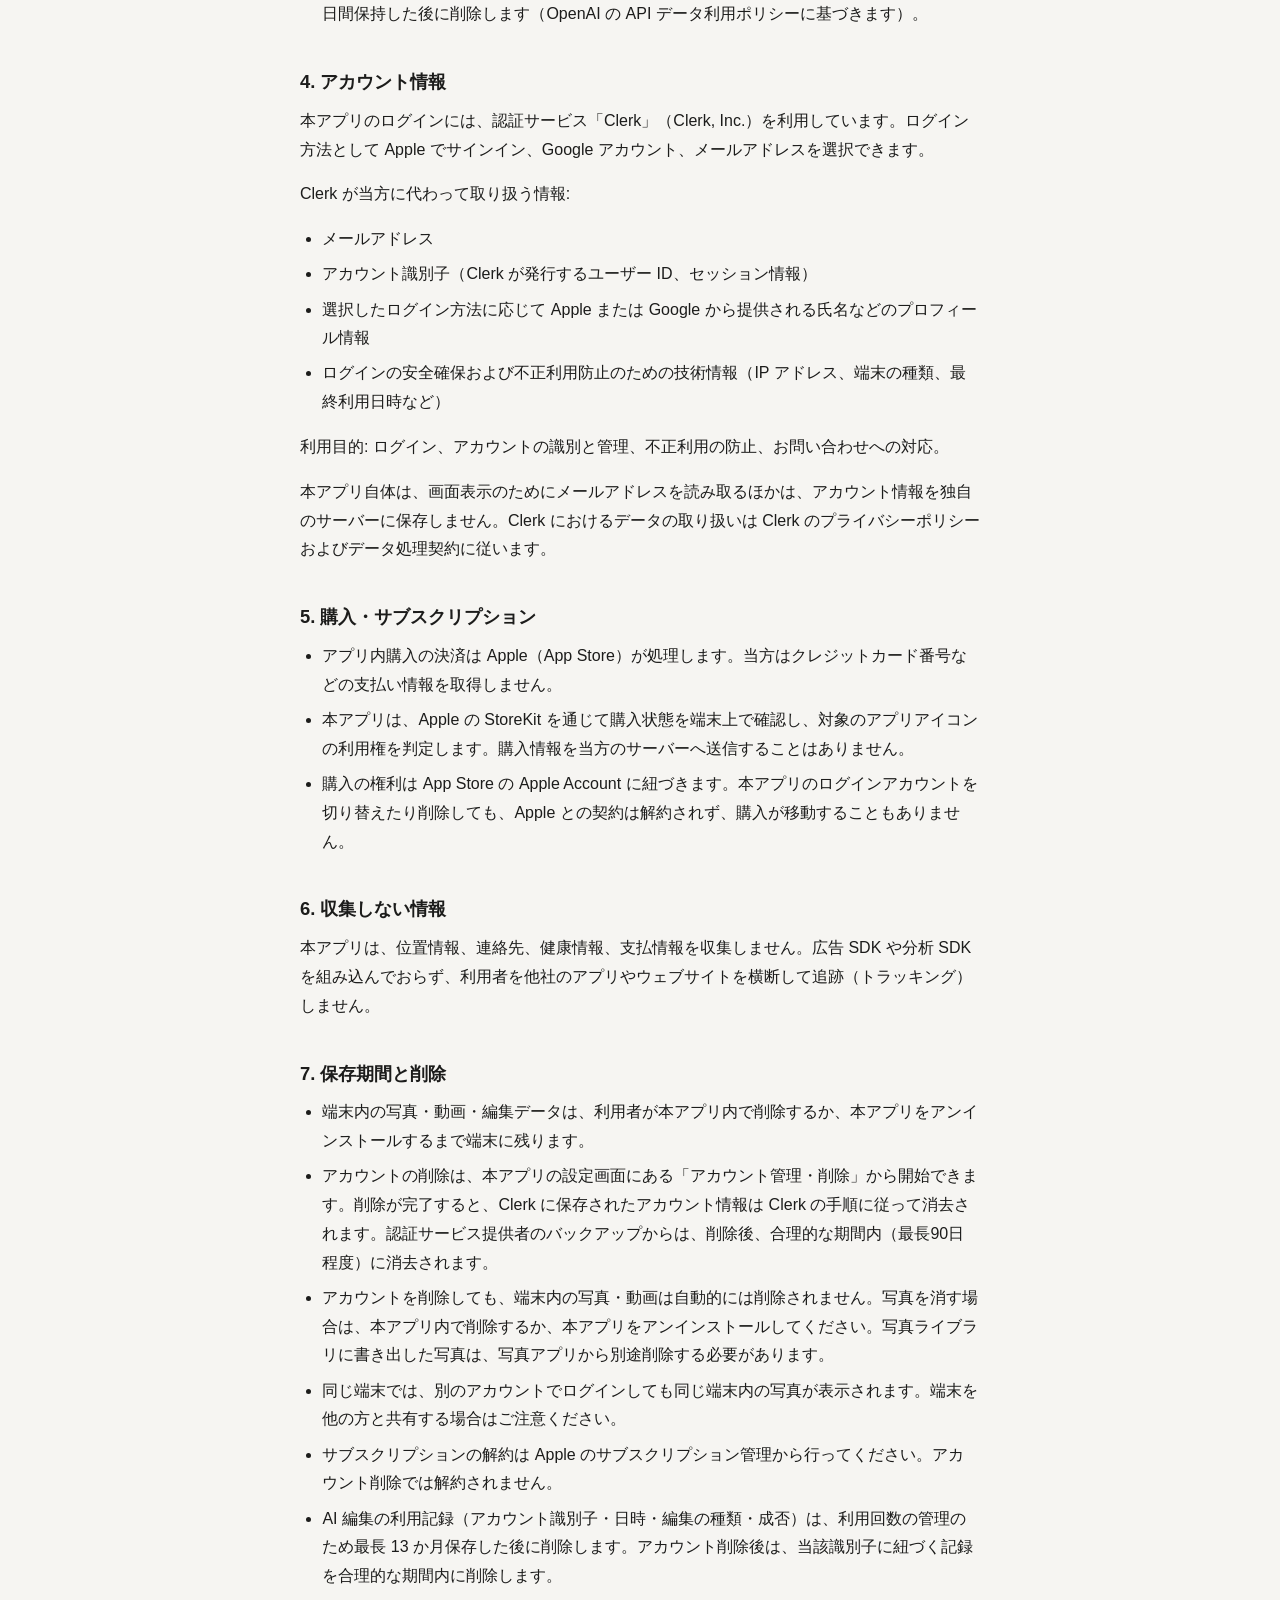
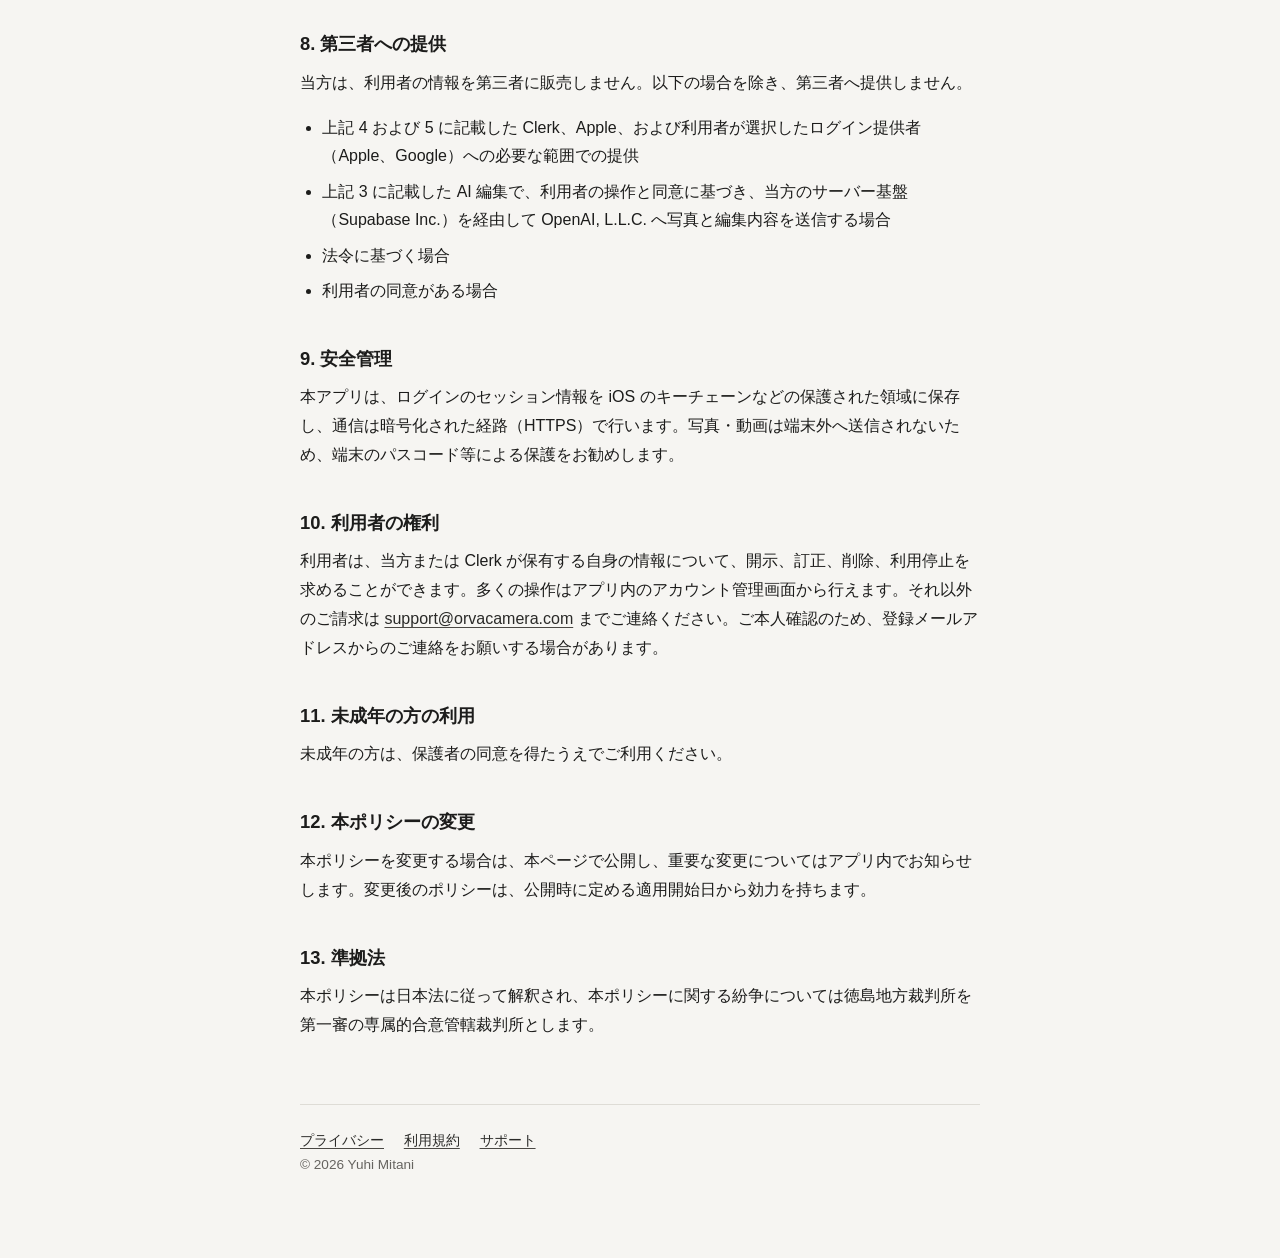
==== commit b5b25259: "Describe background AI generation and auto-save" ====
--- a/privacy.html
+++ b/privacy.html
@@ -14,7 +14,7 @@
 
     <main>
       <h1>ORVA Camera プライバシーポリシー</h1>
-      <p class="meta">適用開始日: 2026年9月14日 ／ <a href="privacy-en.html">English</a></p>
+      <p class="meta">適用開始日: 2026年9月15日 ／ <a href="privacy-en.html">English</a></p>
 
       <p>Yuhi Mitani（三谷 悠飛）（以下「当方」といいます）は、iOS / iPadOS 向けアプリ「ORVA Camera」（以下「本アプリ」といいます）における利用者の情報の取り扱いについて、以下のとおり定めます。</p>
 
@@ -36,7 +36,7 @@
         <li>カメラ、マイク、写真ライブラリへのアクセスは、それぞれ撮影、音声付き動画の録画、写真の読み込み・保存のためにのみ使用します。アクセス許可は iOS の設定からいつでも変更できます。</li>
         <li>写真に写っている人物や、写真に含まれる撮影情報（位置情報など）の取り扱いには、共有前にご注意ください。</li>
         <li><strong>AI 編集（任意機能）</strong>：ライブラリの写真で「AI編集」を使い、利用者が「生成する」を押した場合に限り、その写真（最長辺 1536 px 以下に縮小したもの）と選択した編集内容（消す・雰囲気・引きにする、選択した範囲や倍率）が、当方のサーバー（Supabase 上の中継機能）を経由して OpenAI, L.L.C. の画像編集 API に送信されます。初回利用前に、アプリ内で送信内容を表示して明示的な同意を求めます。同意はアプリ内でいつでも取り消せます。</li>
-        <li>AI 編集の利用にはログインと有効な ORVA Membership が必要です。当方のサーバーは写真を保存せず、ログインアカウントの識別子・利用日時・編集の種類・結果の成否、および加入中のサブスクリプションを識別する Apple の取引識別子（氏名や支払い情報は含みません）のみを、利用回数の管理と不正利用の防止のために記録します。生成結果は元写真を上書きせず、利用者が保存操作をした場合にのみ写真ライブラリに保存されます。</li>
+        <li>AI 編集の利用にはログインと有効な ORVA Membership が必要です。当方のサーバーは写真を保存せず、ログインアカウントの識別子・利用日時・編集の種類・結果の成否、および加入中のサブスクリプションを識別する Apple の取引識別子（氏名や支払い情報は含みません）のみを、利用回数の管理と不正利用の防止のために記録します。生成は本アプリを閉じた後もバックグラウンドで継続し、完了すると端末内の通知でお知らせします。生成結果は元写真を上書きせず、コピーとして写真ライブラリに保存されます（写真への追加を許可していない場合は本アプリ内にのみ保存され、利用者の操作で保存できます）。通知の内容は端末内で生成され、外部に送信されません。</li>
         <li>OpenAI は API に送信された画像を AI の学習に使用せず、不正利用の監視のために最長 30 日間保持した後に削除します（OpenAI の API データ利用ポリシーに基づきます）。</li>
       </ul>
 
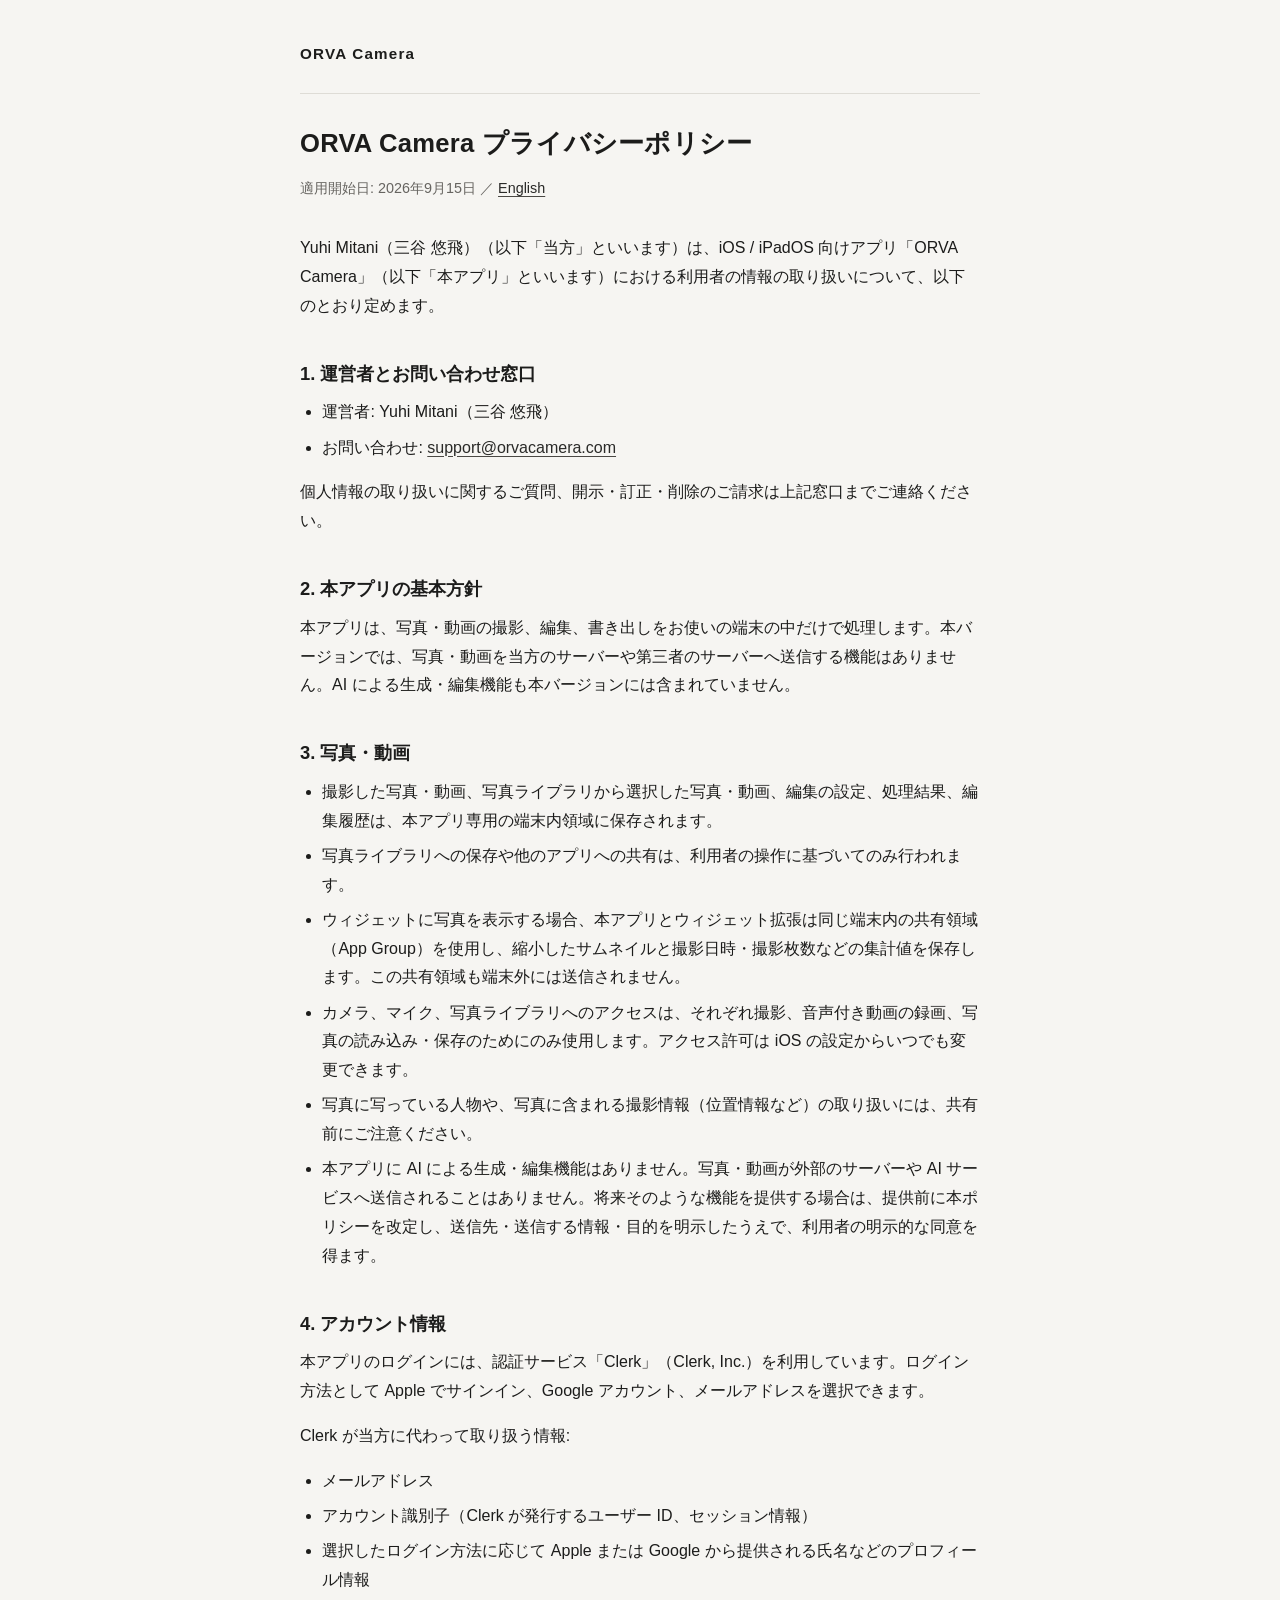
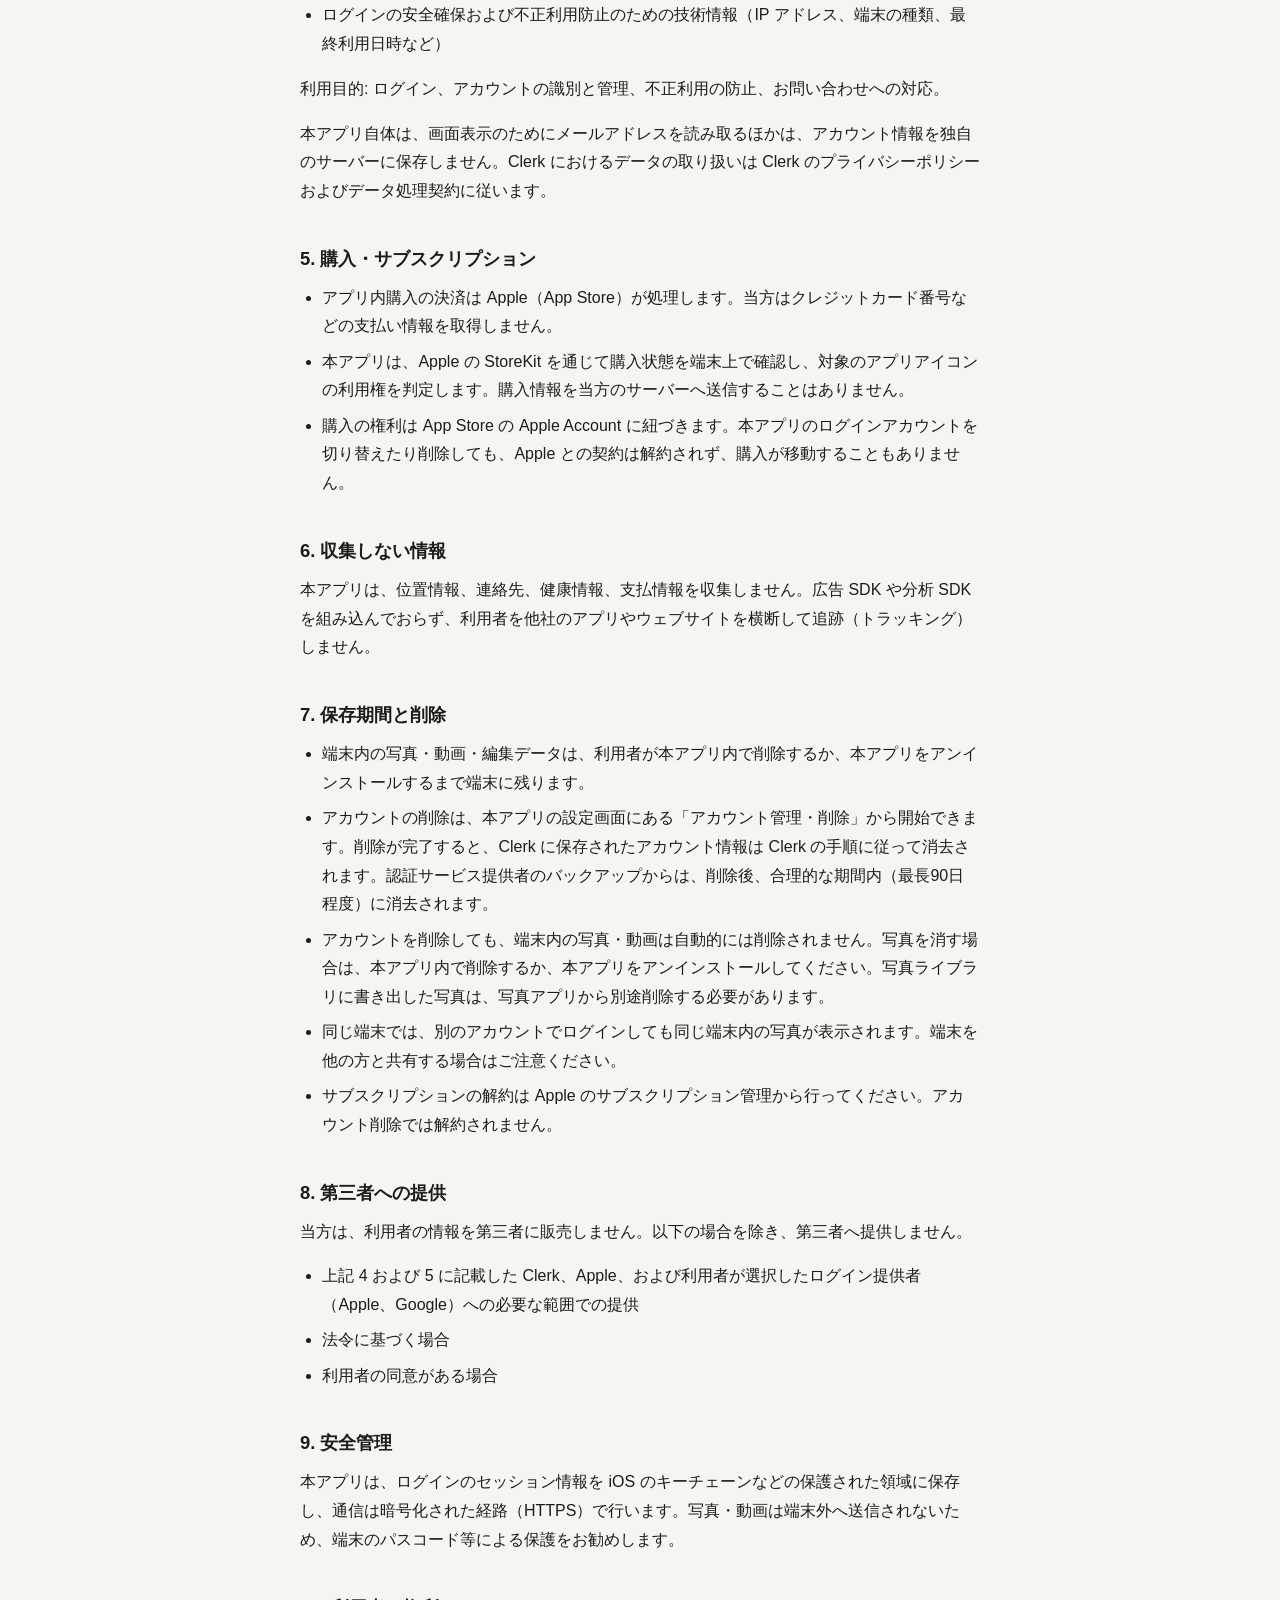
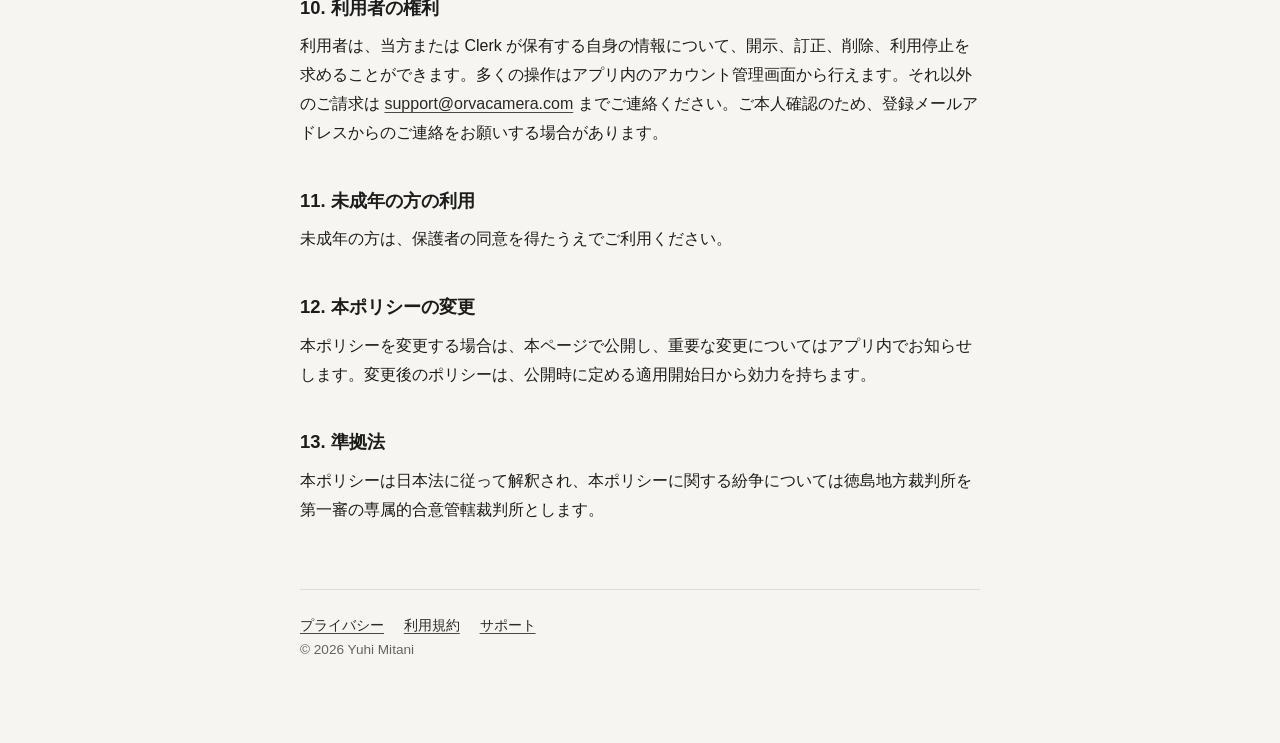
==== commit ae4b2468: "Remove the AI edit feature from the policy and terms" ====
--- a/privacy.html
+++ b/privacy.html
@@ -35,9 +35,7 @@
         <li>ウィジェットに写真を表示する場合、本アプリとウィジェット拡張は同じ端末内の共有領域（App Group）を使用し、縮小したサムネイルと撮影日時・撮影枚数などの集計値を保存します。この共有領域も端末外には送信されません。</li>
         <li>カメラ、マイク、写真ライブラリへのアクセスは、それぞれ撮影、音声付き動画の録画、写真の読み込み・保存のためにのみ使用します。アクセス許可は iOS の設定からいつでも変更できます。</li>
         <li>写真に写っている人物や、写真に含まれる撮影情報（位置情報など）の取り扱いには、共有前にご注意ください。</li>
-        <li><strong>AI 編集（任意機能）</strong>：ライブラリの写真で「AI編集」を使い、利用者が「生成する」を押した場合に限り、その写真（最長辺 1536 px 以下に縮小したもの）と選択した編集内容（消す・雰囲気・引きにする、選択した範囲や倍率）が、当方のサーバー（Supabase 上の中継機能）を経由して OpenAI, L.L.C. の画像編集 API に送信されます。初回利用前に、アプリ内で送信内容を表示して明示的な同意を求めます。同意はアプリ内でいつでも取り消せます。</li>
-        <li>AI 編集の利用にはログインと有効な ORVA Membership が必要です。当方のサーバーは写真を保存せず、ログインアカウントの識別子・利用日時・編集の種類・結果の成否、および加入中のサブスクリプションを識別する Apple の取引識別子（氏名や支払い情報は含みません）のみを、利用回数の管理と不正利用の防止のために記録します。生成は本アプリを閉じた後もバックグラウンドで継続し、完了すると端末内の通知でお知らせします。生成結果は元写真を上書きせず、コピーとして写真ライブラリに保存されます（写真への追加を許可していない場合は本アプリ内にのみ保存され、利用者の操作で保存できます）。通知の内容は端末内で生成され、外部に送信されません。</li>
-        <li>OpenAI は API に送信された画像を AI の学習に使用せず、不正利用の監視のために最長 30 日間保持した後に削除します（OpenAI の API データ利用ポリシーに基づきます）。</li>
+        <li>本アプリに AI による生成・編集機能はありません。写真・動画が外部のサーバーや AI サービスへ送信されることはありません。将来そのような機能を提供する場合は、提供前に本ポリシーを改定し、送信先・送信する情報・目的を明示したうえで、利用者の明示的な同意を得ます。</li>
       </ul>
 
       <h2>4. アカウント情報</h2>
@@ -69,14 +67,12 @@
         <li>アカウントを削除しても、端末内の写真・動画は自動的には削除されません。写真を消す場合は、本アプリ内で削除するか、本アプリをアンインストールしてください。写真ライブラリに書き出した写真は、写真アプリから別途削除する必要があります。</li>
         <li>同じ端末では、別のアカウントでログインしても同じ端末内の写真が表示されます。端末を他の方と共有する場合はご注意ください。</li>
         <li>サブスクリプションの解約は Apple のサブスクリプション管理から行ってください。アカウント削除では解約されません。</li>
-        <li>AI 編集の利用記録（アカウント識別子・日時・編集の種類・成否）は、利用回数の管理のため最長 13 か月保存した後に削除します。アカウント削除後は、当該識別子に紐づく記録を合理的な期間内に削除します。</li>
       </ul>
 
       <h2>8. 第三者への提供</h2>
       <p>当方は、利用者の情報を第三者に販売しません。以下の場合を除き、第三者へ提供しません。</p>
       <ul>
         <li>上記 4 および 5 に記載した Clerk、Apple、および利用者が選択したログイン提供者（Apple、Google）への必要な範囲での提供</li>
-        <li>上記 3 に記載した AI 編集で、利用者の操作と同意に基づき、当方のサーバー基盤（Supabase Inc.）を経由して OpenAI, L.L.C. へ写真と編集内容を送信する場合</li>
         <li>法令に基づく場合</li>
         <li>利用者の同意がある場合</li>
       </ul>
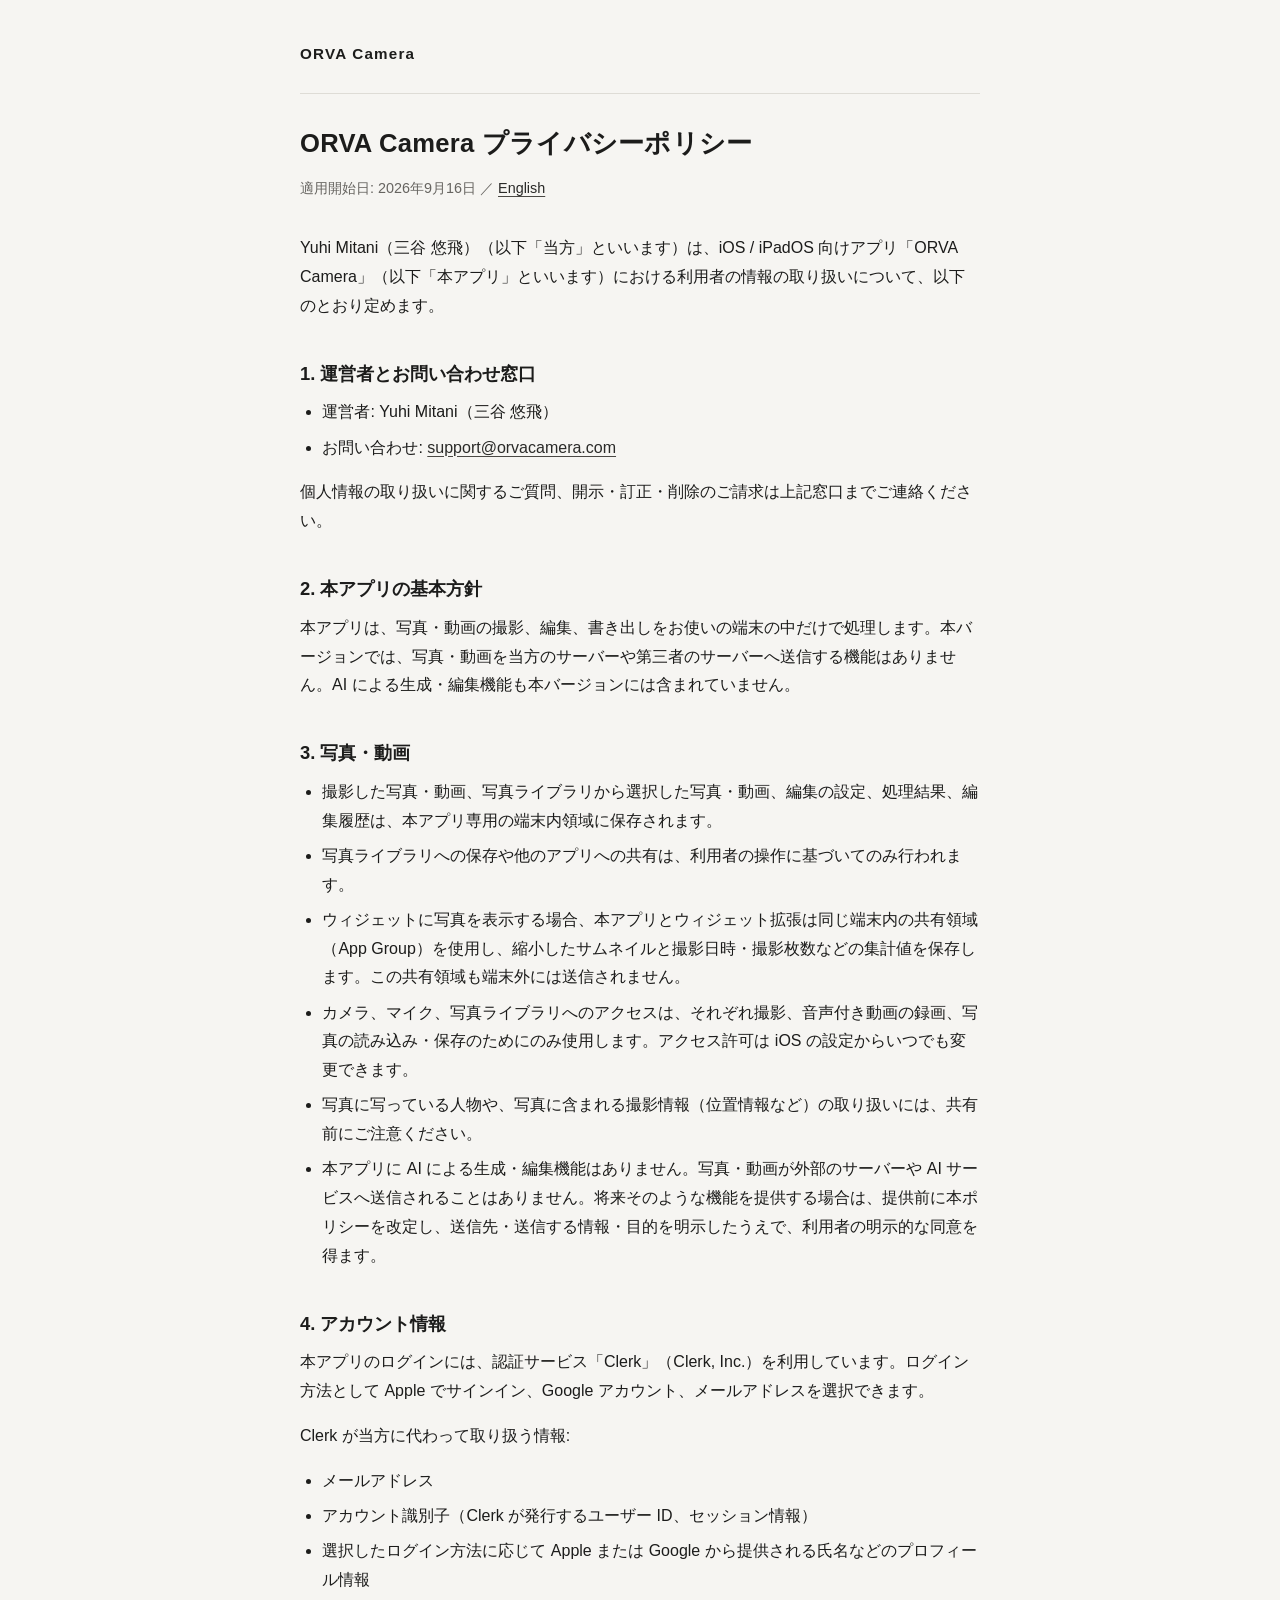
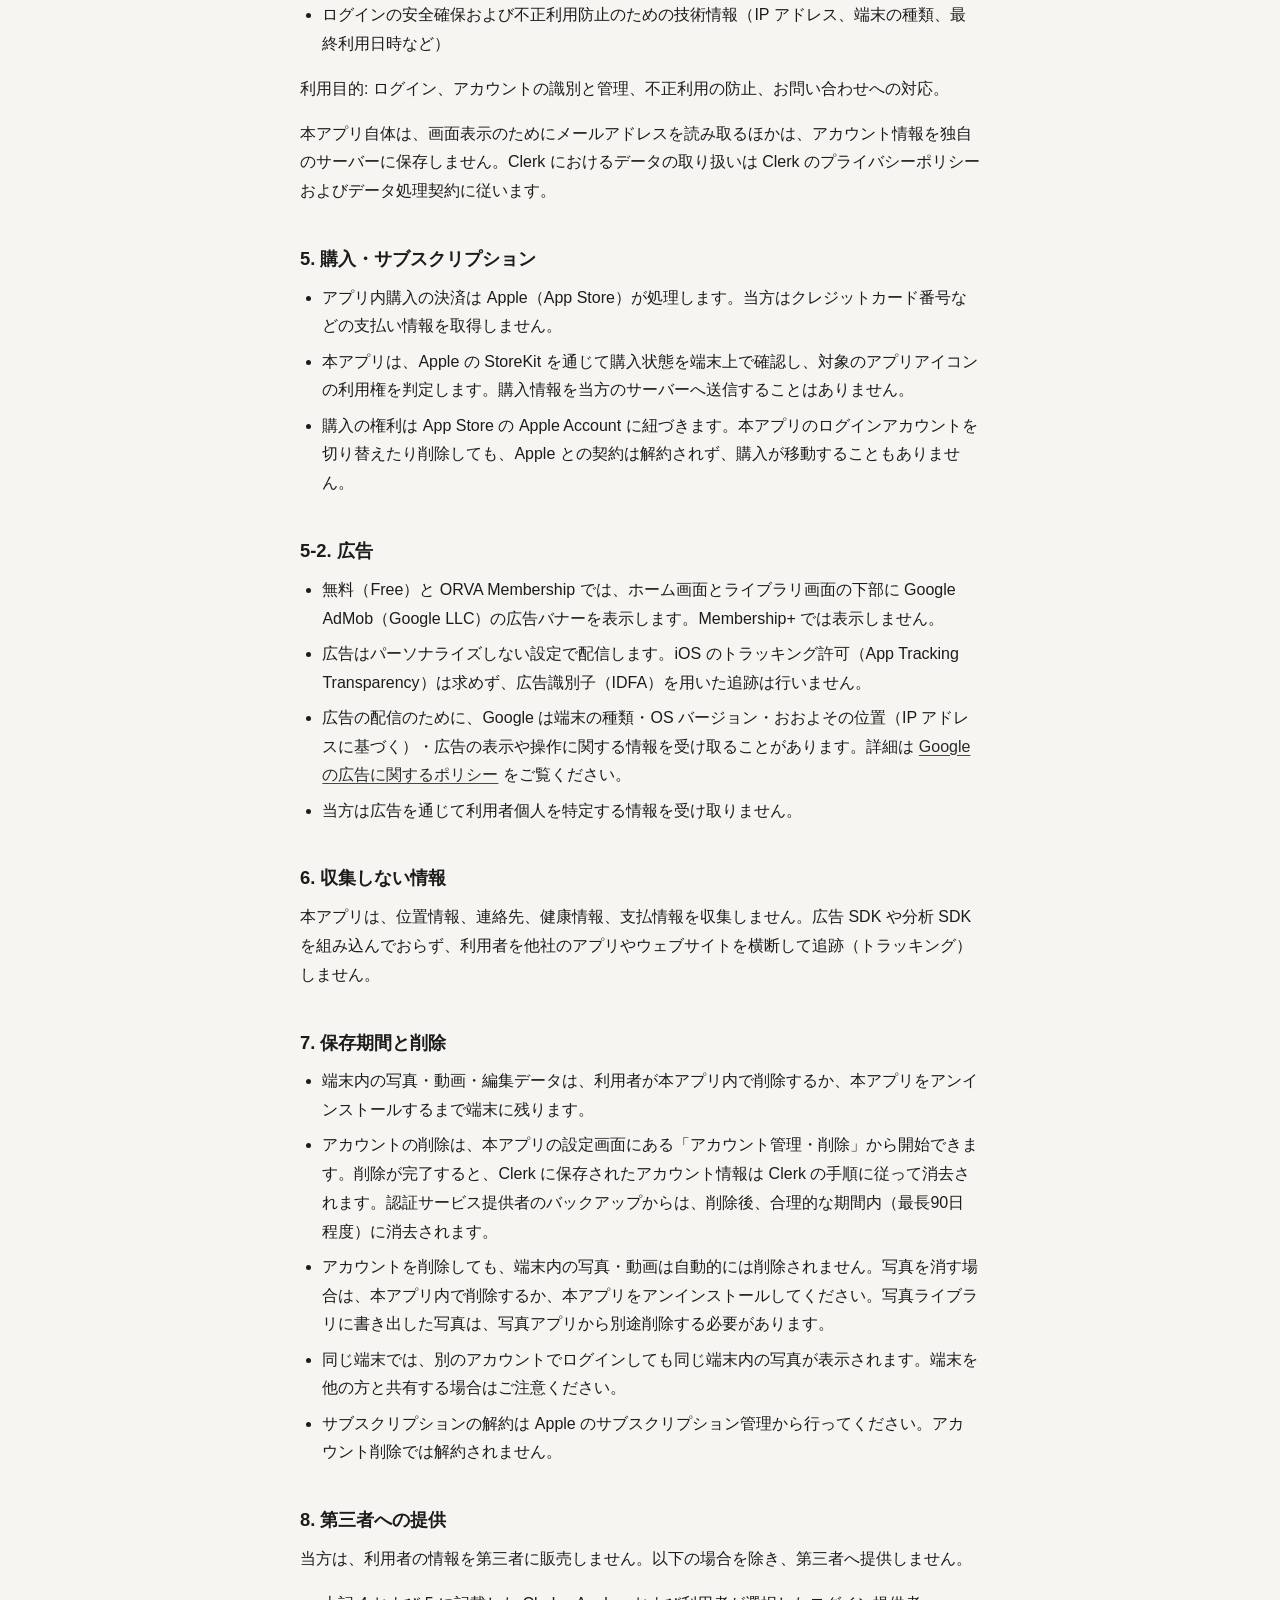
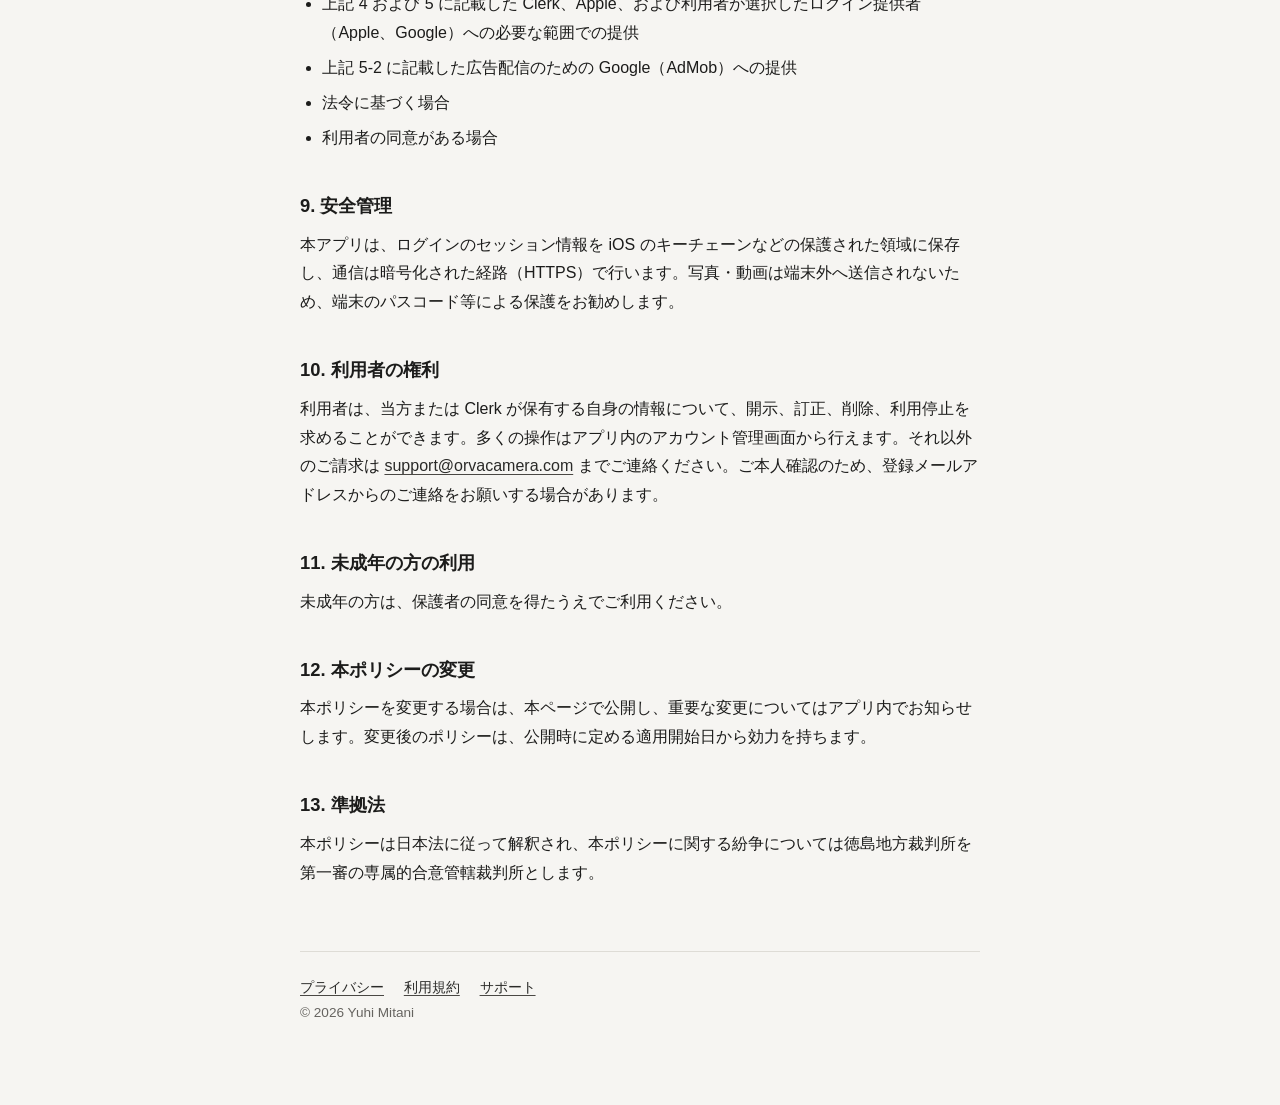
==== commit fe366651: "Free tier limits, Membership and Membership+, non-personalized ads" ====
--- a/privacy.html
+++ b/privacy.html
@@ -14,7 +14,7 @@
 
     <main>
       <h1>ORVA Camera プライバシーポリシー</h1>
-      <p class="meta">適用開始日: 2026年9月15日 ／ <a href="privacy-en.html">English</a></p>
+      <p class="meta">適用開始日: 2026年9月16日 ／ <a href="privacy-en.html">English</a></p>
 
       <p>Yuhi Mitani（三谷 悠飛）（以下「当方」といいます）は、iOS / iPadOS 向けアプリ「ORVA Camera」（以下「本アプリ」といいます）における利用者の情報の取り扱いについて、以下のとおり定めます。</p>
 
@@ -57,6 +57,14 @@
         <li>購入の権利は App Store の Apple Account に紐づきます。本アプリのログインアカウントを切り替えたり削除しても、Apple との契約は解約されず、購入が移動することもありません。</li>
       </ul>
 
+      <h2>5-2. 広告</h2>
+      <ul>
+        <li>無料（Free）と ORVA Membership では、ホーム画面とライブラリ画面の下部に Google AdMob（Google LLC）の広告バナーを表示します。Membership+ では表示しません。</li>
+        <li>広告はパーソナライズしない設定で配信します。iOS のトラッキング許可（App Tracking Transparency）は求めず、広告識別子（IDFA）を用いた追跡は行いません。</li>
+        <li>広告の配信のために、Google は端末の種類・OS バージョン・おおよその位置（IP アドレスに基づく）・広告の表示や操作に関する情報を受け取ることがあります。詳細は <a href="https://policies.google.com/technologies/ads" rel="noopener">Google の広告に関するポリシー</a> をご覧ください。</li>
+        <li>当方は広告を通じて利用者個人を特定する情報を受け取りません。</li>
+      </ul>
+
       <h2>6. 収集しない情報</h2>
       <p>本アプリは、位置情報、連絡先、健康情報、支払情報を収集しません。広告 SDK や分析 SDK を組み込んでおらず、利用者を他社のアプリやウェブサイトを横断して追跡（トラッキング）しません。</p>
 
@@ -73,6 +81,7 @@
       <p>当方は、利用者の情報を第三者に販売しません。以下の場合を除き、第三者へ提供しません。</p>
       <ul>
         <li>上記 4 および 5 に記載した Clerk、Apple、および利用者が選択したログイン提供者（Apple、Google）への必要な範囲での提供</li>
+        <li>上記 5-2 に記載した広告配信のための Google（AdMob）への提供</li>
         <li>法令に基づく場合</li>
         <li>利用者の同意がある場合</li>
       </ul>
